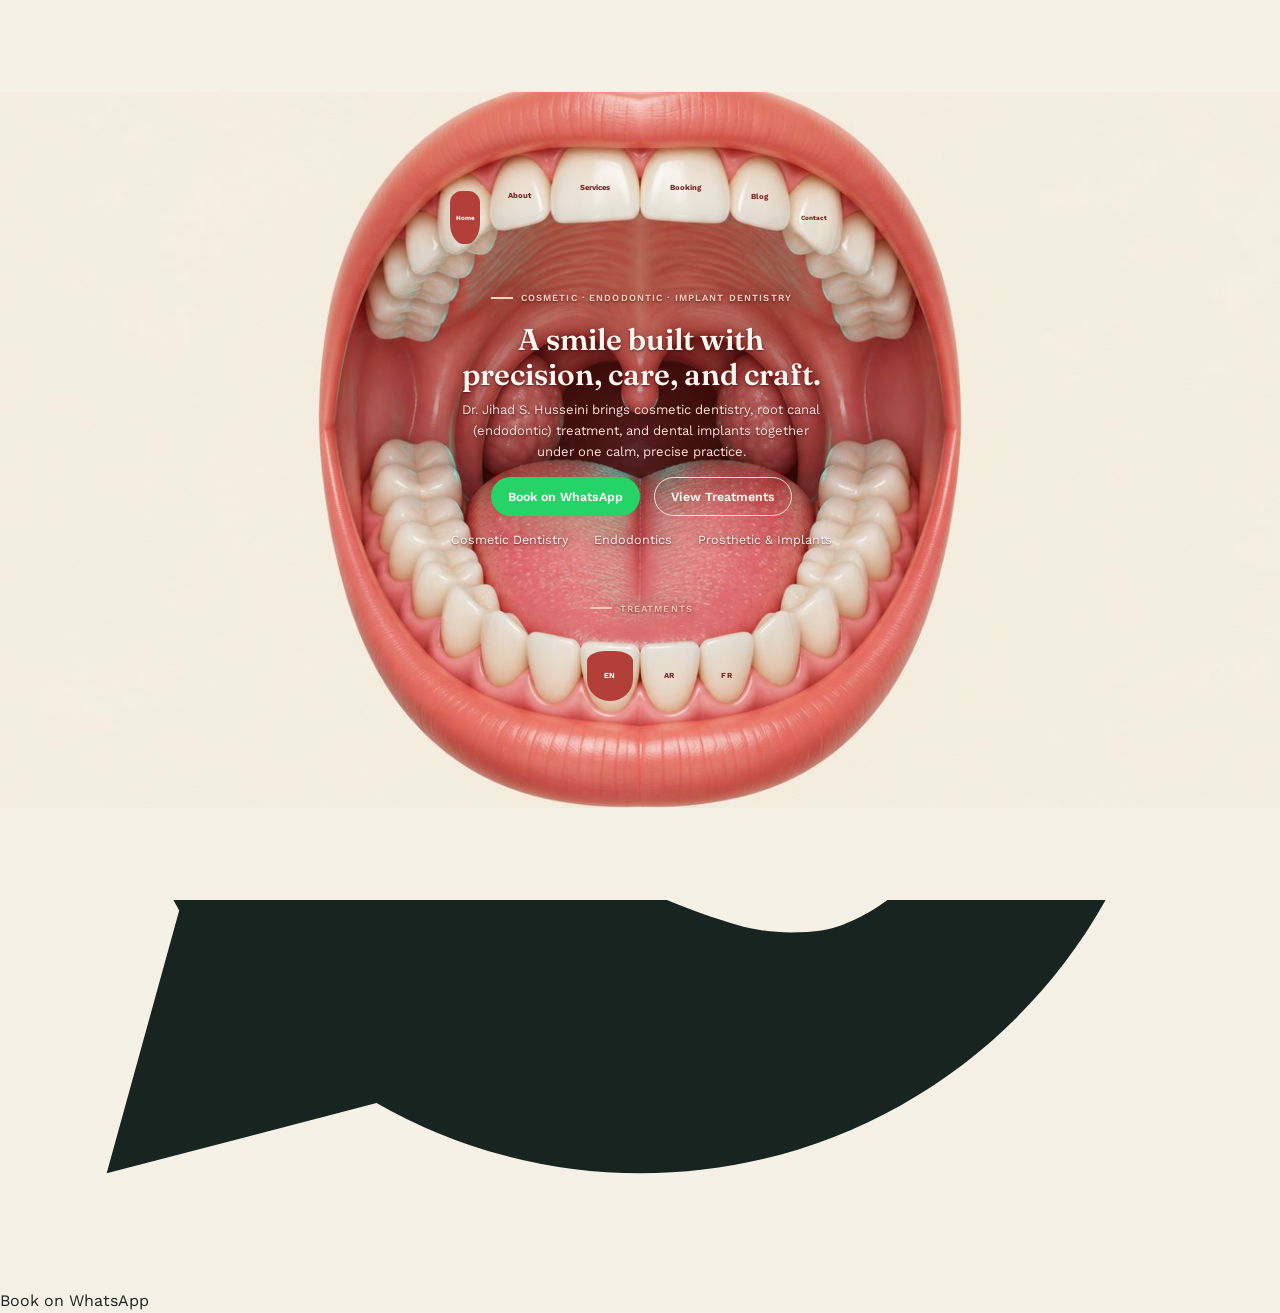
==== index.html @ d3b01a6f "Dr. Husseini dental site: trilingual static build, mouth-driven UI The practice had no online presen" ====
<!doctype html>
<html lang="en" dir="ltr">
<head>
<meta charset="utf-8">
<meta name="viewport" content="width=device-width, initial-scale=1">
<title>Dr. Jihad S. Husseini — Cosmetic, Endodontic &amp; Implant Dentistry</title>
<meta name="description" content="Dr. Jihad S. Husseini — cosmetic dentistry, endodontics, and prosthetic implant dentistry in one precise, calm practice.">
<!-- dh:head:begin — generated by tools/patch-heads.mjs, do not hand-edit -->
<link rel="canonical" href="https://SITE-DOMAIN-TBD/">
<link rel="alternate" hreflang="en" href="https://SITE-DOMAIN-TBD/">
<link rel="alternate" hreflang="ar" href="https://SITE-DOMAIN-TBD/">
<link rel="alternate" hreflang="fr" href="https://SITE-DOMAIN-TBD/">
<link rel="alternate" hreflang="x-default" href="https://SITE-DOMAIN-TBD/">
<meta name="robots" content="index,follow">
<link rel="alternate" type="application/rss+xml" title="Dr. Jihad S. Husseini — Blog" href="https://SITE-DOMAIN-TBD/feed.xml">
<meta name="theme-color" content="#0F5C56">
<link rel="icon" href="assets/media/favicon.svg" type="image/svg+xml">
<link rel="apple-touch-icon" href="assets/media/mouth-open.jpg">
<meta property="og:site_name" content="Dr. Jihad S. Husseini">
<meta property="og:type" content="website">
<meta property="og:url" content="https://SITE-DOMAIN-TBD/">
<meta property="og:title" content="Dr. Jihad S. Husseini — Cosmetic, Endodontic &amp; Implant Dentistry">
<meta property="og:description" content="Dr. Jihad S. Husseini — cosmetic dentistry, endodontics, and prosthetic implant dentistry in one precise, calm practice.">
<meta property="og:image" content="https://SITE-DOMAIN-TBD/assets/media/mouth-open.jpg">
<meta property="og:image:width" content="1344">
<meta property="og:image:height" content="752">
<meta property="og:locale" content="en_US">
<meta property="og:locale:alternate" content="ar_LB">
<meta property="og:locale:alternate" content="fr_FR">
<meta name="twitter:card" content="summary_large_image">
<meta name="twitter:title" content="Dr. Jihad S. Husseini — Cosmetic, Endodontic &amp; Implant Dentistry">
<meta name="twitter:description" content="Dr. Jihad S. Husseini — cosmetic dentistry, endodontics, and prosthetic implant dentistry in one precise, calm practice.">
<meta name="twitter:image" content="https://SITE-DOMAIN-TBD/assets/media/mouth-open.jpg">
<script type="application/ld+json">{"@context":"https://schema.org","@type":"Dentist","name":"Dr. Jihad S. Husseini","description":"Cosmetic · Endodontic · Implant Dentistry","url":"https://SITE-DOMAIN-TBD/","telephone":["+96101308206","+96103855860"],"image":"https://SITE-DOMAIN-TBD/assets/media/mouth-open.jpg","medicalSpecialty":"Dentistry","availableService":[{"@type":"MedicalProcedure","name":"Cosmetic dentistry"},{"@type":"MedicalProcedure","name":"Endodontics"},{"@type":"MedicalProcedure","name":"Prosthetic and implant dentistry"}],"areaServed":{"@type":"Country","name":"Lebanon"},"availableLanguage":["en","ar","fr"]}</script>
<!-- dh:head:end -->
<link rel="preconnect" href="https://fonts.googleapis.com">
<link rel="preconnect" href="https://fonts.gstatic.com" crossorigin>
<link href="https://fonts.googleapis.com/css2?family=Fraunces:opsz,wght@9..144,500;9..144,600&family=Work+Sans:wght@400;500;600;700&family=Cairo:wght@600;700&family=Tajawal:wght@400;500;700&display=swap" rel="stylesheet">
<link rel="stylesheet" href="assets/css/style.css">
</head>
<body class="home-mouth is-home">

<!-- Mouth-opening intro: Higgsfield clip (loader.mp4) with still-frame fallback; the open mouth expands into the page -->
</div>

<a href="#" class="whatsapp-float" data-whatsapp-link target="_blank" rel="noopener">
  <svg viewBox="0 0 24 24" fill="currentColor"><path d="M12 2C6.48 2 2 6.48 2 12c0 1.85.5 3.58 1.36 5.07L2 22l5.06-1.32A9.94 9.94 0 0 0 12 22c5.52 0 10-4.48 10-10S17.52 2 12 2zm5.2 14.2c-.22.62-1.28 1.18-1.77 1.24-.45.06-1 .08-1.62-.1-.37-.11-.85-.27-1.46-.53-2.57-1.11-4.25-3.7-4.38-3.87-.13-.17-1.05-1.4-1.05-2.67 0-1.27.67-1.9.9-2.16.22-.26.5-.32.67-.32h.48c.15 0 .36-.06.56.43.22.53.74 1.83.8 1.96.06.13.1.29.02.46-.08.17-.13.28-.25.43-.13.15-.27.34-.38.46-.13.13-.26.27-.11.53.15.26.67 1.1 1.44 1.79.99.88 1.82 1.15 2.08 1.28.26.13.41.11.56-.07.15-.17.63-.73.8-.98.17-.26.34-.21.56-.13.22.09 1.44.68 1.68.8.24.13.4.19.46.3.06.11.06.6-.16 1.22z"/></svg>
  <span data-i18n="common.whatsapp">Book on WhatsApp</span>
</a>

<header class="site-header">
  <div class="container nav-row">
    <a href="index.html" class="brand">
      <span data-i18n="common.brand">Dr. Jihad S. Husseini</span>
      <small data-i18n="common.brandSub">Cosmetic · Endodontic · Implant Dentistry</small>
    </a>
    <nav class="primary-nav" id="primaryNav">
      <a href="index.html" aria-current="page" data-i18n="common.nav.home">Home</a>
      <a href="about.html" data-i18n="common.nav.about">About</a>
      <a href="services.html" data-i18n="common.nav.services">Services</a>
      <a href="booking.html" data-i18n="common.nav.booking">Booking</a>
      <a href="blog.html" data-i18n="common.nav.blog">Blog</a>
      <a href="contact.html" data-i18n="common.nav.contact">Contact</a>
    </nav>
    <div class="nav-actions">
      <button type="button" class="nav-toggle" aria-expanded="false" aria-controls="primaryNav" aria-label="Menu" data-i18n-aria="common.nav.menu">
        <span class="nav-toggle-bars" aria-hidden="true"></span>
      </button>
      <div class="lang-switch">
        <button type="button" data-lang="en">EN</button>
        <button type="button" data-lang="ar">AR</button>
        <button type="button" data-lang="fr">FR</button>
      </div>
      <a href="booking.html" class="btn btn-primary" data-i18n="common.whatsapp">Book on WhatsApp</a>
    </div>
  </div>
</header>

<div class="mouth-stage-wrap">
  <div class="mouth-stage" id="mouthStage">
    <img class="mouth-stage-img" src="assets/media/mouth-open.jpg" alt="">
    <!-- The intro is not an overlay: it is the stage. Same box, same scale as
         the still above, so there is nothing to hand over and nothing can pop. -->
    <video class="mouth-stage-video" muted playsinline preload="auto" poster="assets/media/mouth-closed.jpg" data-hq="assets/media/loader-1080.mp4" aria-hidden="true"><source src="assets/media/loader-720.mp4" type="video/mp4"></video>
    <nav class="teeth-nav" aria-label="Main">
      <a class="tooth" href="index.html" data-i18n="common.nav.home" style="left:35.19%;top:13.87%;width:2.30%;height:7.37%" aria-current="page">Home</a>
      <a class="tooth" href="about.html" data-i18n="common.nav.about" style="left:39.02%;top:11.04%;width:3.21%;height:7.04%">About</a>
      <a class="tooth" href="services.html" data-i18n="common.nav.services" style="left:43.97%;top:9.63%;width:4.98%;height:7.60%">Services</a>
      <a class="tooth" href="booking.html" data-i18n="common.nav.booking" style="left:51.04%;top:9.63%;width:4.98%;height:7.60%">Booking</a>
      <a class="tooth" href="blog.html" data-i18n="common.nav.blog" style="left:57.77%;top:11.16%;width:3.21%;height:6.93%">Blog</a>
      <a class="tooth" href="contact.html" data-i18n="common.nav.contact" style="left:62.49%;top:13.99%;width:2.25%;height:7.26%">Contact</a>
    </nav>
    <div class="lang-switch lang-teeth" aria-label="Language">
      <button type="button" data-lang="en" style="left:45.84%;top:78.05%;width:3.63%;height:6.93%">EN</button>
      <button type="button" data-lang="ar" style="left:50.46%;top:78.05%;width:3.69%;height:6.93%">AR</button>
      <button type="button" data-lang="fr" style="left:55.22%;top:78.50%;width:3.10%;height:6.03%">FR</button>
    </div>
    <div class="mouth-window" id="mouthWindow">
      <main>
      <section class="window-hero">
        <div class="eyebrow" data-i18n="home.hero.eyebrow">Cosmetic · Endodontic · Implant Dentistry</div>
        <h1 data-i18n="home.hero.title">A smile built with precision, care, and craft.</h1>
        <p class="lead" data-i18n="home.hero.lead">Dr. Jihad S. Husseini brings cosmetic dentistry, root canal (endodontic) treatment, and dental implants together under one calm, precise practice.</p>
        <div class="hero-cta-row">
          <a href="#" class="btn btn-whatsapp" data-whatsapp-link target="_blank" rel="noopener" data-i18n="home.hero.ctaPrimary">Book on WhatsApp</a>
          <a href="services.html" class="btn btn-outline" data-i18n="home.hero.ctaSecondary">View Treatments</a>
        </div>
        <div class="hero-trust">
          <div class="stat"><span data-i18n="home.hero.chip1">Cosmetic Dentistry</span></div>
          <div class="stat"><span data-i18n="home.hero.chip2">Endodontics</span></div>
          <div class="stat"><span data-i18n="home.hero.chip3">Prosthetic &amp; Implants</span></div>
        </div>
      </section>
<section class="soft">
    <div class="container">
      <div class="section-head center">
        <div class="eyebrow" data-i18n="home.services.eyebrow">Treatments</div>
        <h2 data-i18n="home.services.title">Care built around three specialties</h2>
        <p data-i18n="home.services.lead">Every treatment plan is built around precision diagnostics and a calm, unhurried chairside manner.</p>
      </div>
      <div class="grid-3">
        <div class="card">
          <div class="icon">1</div>
          <h3 data-i18n="home.services.card1Title">Cosmetic Dentistry</h3>
          <p data-i18n="home.services.card1Body">Veneers, whitening, and smile design tailored to how you want to look and feel.</p>
          <a href="services.html#cosmetic" class="learn-more" data-i18n="home.services.learnMore">Learn more</a>
        </div>
        <div class="card">
          <div class="icon">2</div>
          <h3 data-i18n="home.services.card2Title">Endodontics</h3>
          <p data-i18n="home.services.card2Body">Root canal treatment done with precision instruments and a focus on comfort.</p>
          <a href="services.html#endodontics" class="learn-more" data-i18n="home.services.learnMore">Learn more</a>
        </div>
        <div class="card">
          <div class="icon">3</div>
          <h3 data-i18n="home.services.card3Title">Prosthetic &amp; Implant Dentistry</h3>
          <p data-i18n="home.services.card3Body">Implants, crowns, and bridges that restore function without compromising your smile.</p>
          <a href="services.html#implants" class="learn-more" data-i18n="home.services.learnMore">Learn more</a>
        </div>
      </div>
    </div>
  </section>

  <section>
    <div class="container grid-2">
      <div class="hero-art" style="aspect-ratio:1/1;">
        <svg class="smile-curve" viewBox="0 0 300 200" xmlns="http://www.w3.org/2000/svg">
          <path d="M20,90 Q150,20 280,90"></path>
        </svg>
      </div>
      <div>
        <div class="eyebrow" data-i18n="home.about.eyebrow">About Dr. Husseini</div>
        <h2 data-i18n="home.about.title">A precise hand, a calm chair.</h2>
        <p data-i18n="home.about.body">[Add Dr. Husseini's bio: education, credentials, years in practice, and treatment philosophy.]</p>
        <ul style="list-style:none;padding:0;margin:24px 0;display:flex;flex-direction:column;gap:12px;">
          <li data-i18n="home.trust.point1">Three specialties under one roof — no referrals, no delays.</li>
          <li data-i18n="home.trust.point2">Modern diagnostics and a precision-first approach to every treatment.</li>
          <li data-i18n="home.trust.point3">A calm, unhurried practice built around your comfort.</li>
        </ul>
        <a href="about.html" class="btn btn-outline" data-i18n="home.about.cta">Read the full story</a>
      </div>
    </div>
  </section>

  <section class="soft">
    <div class="container">
      <div class="section-head">
        <div class="eyebrow" data-i18n="home.testimonials.eyebrow">Patient stories</div>
        <h2 data-i18n="home.testimonials.title">[Placeholder — replace with real patient reviews before launch]</h2>
        <p data-i18n="home.testimonials.note">Add verified Google reviews or direct patient testimonials here.</p>
      </div>
    </div>
  </section>

  <section>
    <div class="container">
      <div class="cta-band">
        <div>
          <h2 data-i18n="home.cta.title">Ready to book your visit?</h2>
          <p data-i18n="home.cta.body">Message the clinic on WhatsApp for the fastest response, or call to book directly.</p>
        </div>
        <div class="hero-cta-row" style="margin-top:0;">
          <a href="#" class="btn btn-whatsapp" data-whatsapp-link target="_blank" rel="noopener" data-i18n="home.cta.whatsapp">Book on WhatsApp</a>
          <a href="tel:+96101308206" class="btn btn-outline" style="border-color:#fff;color:#fff;" data-i18n="home.cta.call">Call 01/308206</a>
        </div>
      </div>
    </div>
  </section>
</main>
      <footer class="site-footer">
  <div class="container footer-grid">
    <div>
      <h4 data-i18n="common.brand">Dr. Jihad S. Husseini</h4>
      <p data-i18n="common.footer.tagline">Cosmetic, endodontic, and implant dentistry — precise, calm, and built around your smile.</p>
    </div>
    <div>
      <h4 data-i18n="common.footer.explore">Explore</h4>
      <ul>
        <li><a href="about.html" data-i18n="common.nav.about">About</a></li>
        <li><a href="services.html" data-i18n="common.nav.services">Services</a></li>
        <li><a href="booking.html" data-i18n="common.nav.booking">Booking</a></li>
        <li><a href="blog.html" data-i18n="common.nav.blog">Blog</a></li>
      </ul>
    </div>
    <div>
      <h4 data-i18n="common.footer.contact">Contact</h4>
      <ul>
        <li><a href="tel:+96101308206">01/308206</a></li>
        <li><a href="tel:+96103855860">03/855860</a></li>
        <li><a href="#" data-whatsapp-link target="_blank" rel="noopener" data-i18n="common.whatsapp">Book on WhatsApp</a></li>
      </ul>
    </div>
    <div>
      <h4 data-i18n="common.footer.hours">Hours</h4>
      <ul>
        <li data-i18n="common.footer.hoursPlaceholder">[Add clinic hours]</li>
        <li data-i18n="common.footer.addressPlaceholder">[Add clinic address]</li>
      </ul>
    </div>
  </div>
  <div class="container footer-bottom">
    <span>&copy; <span id="year"></span> Dr. Jihad S. Husseini. <span data-i18n="common.footer.rights">All rights reserved.</span></span>
  </div>
</footer>
    </div>
  </div>
</div>

<script>document.getElementById("year").textContent = new Date().getFullYear();</script>
<script src="assets/locales/locales.js"></script>
<script src="assets/js/main.js"></script>
<script src="assets/js/drill.js"></script>
</body>
</html>
---- assets/css/style.css ----
/* ============================================
   Dr. Jihad S. Husseini — Dental — Core Styles
   ============================================ */

:root {
  --bg: #FBF8F3;
  --bg-soft: #F3EEE4;
  --ink: #172420;
  --ink-soft: #4B5C56;
  --primary: #0F5C56;
  --primary-dark: #0A3E3A;
  --primary-light: #E4F0EE;
  --accent: #FF6F59;
  --accent-soft: #FFE3DC;
  --gold: #C9A227;
  --enamel: #FFFFFF;
  --line: #E4DDCF;

  --font-display: 'Fraunces', 'Georgia', serif;
  --font-body: 'Work Sans', 'Segoe UI', sans-serif;
  --font-display-ar: 'Cairo', 'Tajawal', sans-serif;
  --font-body-ar: 'Tajawal', 'Segoe UI', sans-serif;

  --radius-lg: 28px;
  --radius-md: 16px;
  --radius-sm: 10px;
  --shadow-soft: 0 20px 50px -25px rgba(10, 62, 58, 0.35);
  --ease: cubic-bezier(.22, 1, .36, 1);
}

* { box-sizing: border-box; }
html { scroll-behavior: smooth; }

body {
  margin: 0;
  background: var(--bg);
  color: var(--ink);
  font-family: var(--font-body);
  font-size: 16px;
  line-height: 1.6;
  -webkit-font-smoothing: antialiased;
}

html[lang="ar"] body {
  font-family: var(--font-body-ar);
}

body[dir="rtl"] { direction: rtl; }

h1, h2, h3, h4 {
  font-family: var(--font-display);
  font-weight: 600;
  line-height: 1.15;
  margin: 0 0 .5em;
  color: var(--primary-dark);
}

html[lang="ar"] h1,
html[lang="ar"] h2,
html[lang="ar"] h3,
html[lang="ar"] h4 {
  font-family: var(--font-display-ar);
  font-weight: 700;
}

p { margin: 0 0 1em; color: var(--ink-soft); }
a { color: inherit; text-decoration: none; }
img { max-width: 100%; display: block; }

.container {
  width: 100%;
  max-width: 1180px;
  margin: 0 auto;
  padding: 0 24px;
}

.eyebrow {
  display: inline-flex;
  align-items: center;
  gap: 8px;
  font-size: 13px;
  letter-spacing: .12em;
  text-transform: uppercase;
  color: var(--accent);
  font-weight: 600;
  margin-bottom: 14px;
}
.eyebrow::before {
  content: "";
  width: 22px;
  height: 2px;
  background: var(--accent);
  display: inline-block;
}

/* ---------- Buttons ---------- */
.btn {
  display: inline-flex;
  align-items: center;
  justify-content: center;
  gap: 10px;
  padding: 15px 28px;
  border-radius: 999px;
  font-weight: 600;
  font-size: 15px;
  border: 1px solid transparent;
  cursor: pointer;
  transition: transform .35s var(--ease), box-shadow .35s var(--ease), background .3s, color .3s;
}
@media (hover: hover) {
  .btn:hover { transform: translateY(-2px); }
}

.btn-primary {
  background: var(--primary);
  color: var(--enamel);
  box-shadow: var(--shadow-soft);
}
.btn-primary:hover { background: var(--primary-dark); }

.btn-whatsapp {
  background: #25D366;
  color: #fff;
  box-shadow: 0 16px 34px -16px rgba(37, 211, 102, .65);
}
.btn-whatsapp:hover { background: #1EBE59; }

.btn-outline {
  background: transparent;
  border-color: var(--primary);
  color: var(--primary-dark);
}
.btn-outline:hover { background: var(--primary-light); }

/* The intro used to be a full-viewport overlay that handed over to the stage.
   Those were different boxes — a cover-cropped viewport versus a letterboxed
   stage — so the mouth popped and shifted by up to 9% at the swap. The video now
   lives inside .mouth-stage instead; see "THE INTRO IS THE STAGE" below. */

/* ---------- Hero ---------- */
.hero {
  padding: 90px 0 70px;
  position: relative;
  overflow: hidden;
}
.hero-grid {
  display: grid;
  grid-template-columns: 1.05fr .95fr;
  gap: 56px;
  align-items: center;
}
.hero h1 { font-size: clamp(34px, 4.6vw, 58px); }
.hero p.lead { font-size: 18px; max-width: 46ch; }
.hero-cta-row { display: flex; gap: 14px; flex-wrap: wrap; margin-top: 28px; }
.hero-trust {
  display: flex;
  gap: 26px;
  margin-top: 42px;
  flex-wrap: wrap;
}
.hero-trust .stat b {
  display: block;
  font-family: var(--font-display);
  font-size: 26px;
  color: var(--primary-dark);
}
.hero-trust .stat span { font-size: 12.5px; color: var(--ink-soft); }

.hero-art {
  position: relative;
  border-radius: var(--radius-lg);
  overflow: hidden;
  aspect-ratio: 4/5;
  background: linear-gradient(160deg, var(--primary) 0%, var(--primary-dark) 100%);
  display: flex;
  align-items: center;
  justify-content: center;
}
.hero-art .smile-curve {
  width: 78%;
}
.hero-art .smile-curve path {
  stroke: var(--enamel);
  stroke-width: 3;
  fill: none;
  stroke-linecap: round;
  stroke-dasharray: 700;
  stroke-dashoffset: 700;
  animation: drawCurve 1.8s var(--ease) .3s forwards;
}
@keyframes drawCurve {
  to { stroke-dashoffset: 0; }
}

/* ---------- Sections ---------- */
section { padding: 88px 0; }
section.soft { background: var(--bg-soft); }
.section-head { max-width: 640px; margin-bottom: 48px; }
.section-head.center { margin-left: auto; margin-right: auto; text-align: center; }

.grid-3 { display: grid; grid-template-columns: repeat(3, 1fr); gap: 26px; }
.grid-4 { display: grid; grid-template-columns: repeat(4, 1fr); gap: 22px; }
.grid-2 { display: grid; grid-template-columns: 1fr 1fr; gap: 40px; align-items: center; }

.card {
  background: var(--enamel);
  border-radius: var(--radius-md);
  padding: 32px 28px;
  border: 1px solid var(--line);
  transition: transform .35s var(--ease), box-shadow .35s var(--ease);
}
@media (hover: hover) {
  .card:hover { transform: translateY(-6px); box-shadow: var(--shadow-soft); }
}
.card .icon {
  width: 46px; height: 46px;
  border-radius: 14px;
  background: var(--primary-light);
  color: var(--primary);
  display: flex; align-items: center; justify-content: center;
  margin-bottom: 18px;
}
.card h3 { font-size: 19px; margin-bottom: 8px; }
.card p { font-size: 14.5px; margin-bottom: 0; }
.card .learn-more {
  display: inline-block;
  margin-top: 14px;
  font-size: 13.5px;
  font-weight: 700;
  color: var(--accent);
}

.testimonial-row { display: flex; gap: 20px; overflow-x: auto; padding-bottom: 8px; scroll-snap-type: x mandatory; }
.testimonial {
  flex: 0 0 320px;
  scroll-snap-align: start;
  background: var(--enamel);
  border-radius: var(--radius-md);
  padding: 26px;
  border: 1px solid var(--line);
}
.testimonial .stars { color: var(--gold); font-size: 15px; margin-bottom: 10px; }
.testimonial p { font-size: 14.5px; }
.testimonial .who { font-weight: 700; color: var(--ink); font-size: 13.5px; }

.cta-band {
  background: linear-gradient(135deg, var(--primary) 0%, var(--primary-dark) 100%);
  border-radius: var(--radius-lg);
  padding: 56px;
  color: var(--enamel);
  display: flex;
  align-items: center;
  justify-content: space-between;
  gap: 30px;
  flex-wrap: wrap;
}
.cta-band h2 { color: var(--enamel); margin-bottom: 6px; }
.cta-band p { color: rgba(255,255,255,.78); margin-bottom: 0; }

/* ---------- Footer ---------- */
footer.site-footer {
  background: var(--primary-dark);
  color: rgba(255,255,255,.72);
  padding: 64px 0 28px;
  margin-top: 60px;
}
footer.site-footer h4 { color: #fff; font-size: 15px; }
footer.site-footer a { color: rgba(255,255,255,.72); font-size: 14px; }
footer.site-footer a:hover { color: #fff; }
.footer-grid { display: grid; grid-template-columns: 1.4fr 1fr 1fr 1fr; gap: 32px; }
.footer-grid ul { list-style: none; padding: 0; margin: 0; display: flex; flex-direction: column; gap: 10px; }
.footer-bottom {
  margin-top: 48px;
  padding-top: 24px;
  border-top: 1px solid rgba(255,255,255,.12);
  font-size: 12.5px;
  display: flex;
  justify-content: space-between;
  flex-wrap: wrap;
  gap: 10px;
}

/* ---------- Responsive ---------- */
@media (max-width: 960px) {
  /* .mouth-window-prefixed variants included so these are not outranked by the
     base rules at the top of the "FIT INSIDE THE MOUTH" section — every page's
     content sits inside .mouth-window. */
  .hero-grid, .grid-2,
  .mouth-window .hero-grid, .mouth-window .grid-2 { grid-template-columns: 1fr; }
  .grid-3, .grid-4 { grid-template-columns: repeat(2, 1fr); }
  .footer-grid, .mouth-window .footer-grid { grid-template-columns: 1fr 1fr; }
}
@media (max-width: 680px) {
  .grid-3, .grid-4,
  .mouth-window .grid-3, .mouth-window .grid-4 { grid-template-columns: 1fr; }
  .cta-band, .mouth-window .cta-band { flex-direction: column; text-align: center; }
  .footer-grid, .mouth-window .footer-grid { grid-template-columns: 1fr; }
}


/* The old scroll-zoom home hero (.mouth-hero / .mouth-scene / .mouth-hero-panel
   / .hero-after / .mouth-scroll-cue) was removed on 2026-10-01: index.html was
   rewritten to the #mouthStage + #mouthWindow model and that markup no longer
   exists in any page, so ~60 lines of CSS and initMouthHero() were unreachable.
   The file's only 700px breakpoint went with it. */

/* =====================================================================
   HOME = INSIDE THE MOUTH. The mouth is a fixed stage; the menu sits on the
   upper teeth; all page content scrolls inside the mouth opening.
   Stage geometry is in % of the 1344x752 mouth image so it stays aligned.
   ===================================================================== */
body.home-mouth { overflow: hidden; height: 100vh; background: #F6F1E7; }
.mouth-stage-wrap { position: fixed; inset: 0; display: grid; place-items: center; background: #F6F1E7; }
.mouth-stage { position: relative; width: min(100vw, calc(100vh * 1.7872)); aspect-ratio: 1344 / 752; }
.mouth-stage-img { position: absolute; inset: 0; width: 100%; height: 100%; display: block; user-select: none; -webkit-user-drag: none; }

/* menu on the teeth */
.teeth-nav { position: absolute; inset: 0; pointer-events: none; z-index: 3; }
.tooth {
  position: absolute; pointer-events: auto;
  display: flex; align-items: center; justify-content: center;
  writing-mode: vertical-rl; text-orientation: mixed;
  font: 600 clamp(9px, .95vw, 13px)/1 var(--font-body);
  letter-spacing: .12em; text-transform: uppercase; text-decoration: none;
  color: var(--primary-dark);
  border-radius: 40% 40% 48% 48% / 22% 22% 42% 42%;
  background: rgba(255, 255, 255, 0);
  transition: background .25s var(--ease), color .25s var(--ease), transform .25s var(--ease), box-shadow .25s var(--ease);
}
.tooth:hover, .tooth:focus-visible, .tooth[aria-current="page"] {
  background: rgba(15, 92, 86, .88); color: #fff;
  box-shadow: 0 6px 18px -6px rgba(10, 62, 58, .55);
  transform: translateY(-2px) scale(1.04);
}

/* content window inside the cavity */
.mouth-window {
  position: absolute; z-index: 2;
  left: 28.3%; right: 28.3%; top: 22.6%; bottom: 24.7%;
  overflow-y: auto; overscroll-behavior: contain; scrollbar-width: thin; scrollbar-color: rgba(15,92,86,.4) transparent;
  background: rgba(251, 248, 243, .93);
  -webkit-backdrop-filter: blur(10px); backdrop-filter: blur(10px);
  border-radius: 22px;
  box-shadow: inset 0 0 0 1px rgba(255,255,255,.7), 0 18px 44px -18px rgba(60, 10, 10, .55);
  font-size: clamp(12px, 1.02vw, 16px);
}
.mouth-window .container { width: 100%; max-width: none; padding: 0 clamp(14px, 1.9vw, 26px); }
.mouth-window section { padding: clamp(22px, 3vw, 40px) 0; }
.mouth-window .window-hero { padding: clamp(20px, 2.6vw, 34px) clamp(14px, 1.9vw, 26px) clamp(14px, 2vw, 24px); text-align: center; }
.mouth-window h1 { font-size: clamp(22px, 2.5vw, 36px); margin: 4px 0 8px; }
.mouth-window h2 { font-size: clamp(18px, 1.9vw, 27px); }
.mouth-window h3 { font-size: clamp(15px, 1.35vw, 19px); }
.mouth-window p, .mouth-window li { font-size: 1em; }
.mouth-window .lead { font-size: 1.05em; margin: 0 auto; max-width: 46ch; }
.mouth-window .hero-cta-row { justify-content: center; margin-top: 14px; }
.mouth-window .hero-trust { justify-content: center; margin-top: 14px; flex-wrap: wrap; }
.mouth-window .grid-3, .mouth-window .grid-2 { grid-template-columns: 1fr; gap: 14px; }
.mouth-window .section-head { margin-bottom: 20px; }
.mouth-window .cta-band { padding: 22px; flex-direction: column; text-align: center; gap: 14px; }
.mouth-window .footer-grid { grid-template-columns: 1fr 1fr; gap: 18px; }
.mouth-window .hero-art { display: none; }

/* header on home: only brand + language switch float over the cream margins (menu is on the teeth) */
body.home-mouth .site-header { position: fixed; left: 0; right: 0; top: 0; background: transparent; border: 0; -webkit-backdrop-filter: none; backdrop-filter: none; pointer-events: none; }
body.home-mouth .site-header .brand, body.home-mouth .site-header .lang-switch { pointer-events: auto; }
body.home-mouth .primary-nav, body.home-mouth .nav-actions > .btn, body.home-mouth .nav-toggle { display: none; }

/* small screens: no room for a mouth-shaped window, so the mouth becomes a banner and the page flows normally */
@media (max-width: 900px) {
  body.home-mouth { overflow: auto; height: auto; }
  .mouth-stage-wrap { position: static; display: block; }
  .mouth-stage { width: 100%; aspect-ratio: auto; }
  .mouth-stage-img { position: static; height: 42vh; object-fit: cover; object-position: 50% 45%; }
  .teeth-nav { display: none; }
  .mouth-window { position: relative; left: auto; right: auto; top: auto; bottom: auto; overflow: visible; margin: -36px 12px 0; font-size: 15px; }
  body.home-mouth .site-header { position: sticky; background: rgba(251,248,243,.92); pointer-events: auto; border-bottom: 1px solid var(--line); }
  body.home-mouth .primary-nav { display: flex; }
  body.home-mouth .nav-actions > .btn { display: none; }
  body.home-mouth .nav-toggle { display: inline-flex; }
}


/* ---- menu shrunk to sit on the teeth inside the mouth ---- */
.tooth { font-size: clamp(8px, .78vw, 11px); letter-spacing: .1em; border-radius: 38% 38% 46% 46% / 20% 20% 40% 40%; }
.tooth:hover, .tooth:focus-visible, .tooth[aria-current="page"] { transform: none; box-shadow: none; background: rgba(15, 92, 86, .9); color: #fff; }
.lang-teeth { position: absolute; inset: 0; z-index: 3; pointer-events: none; display: block; background: none; padding: 0; }
.lang-teeth button {
  position: absolute; pointer-events: auto; cursor: pointer;
  display: flex; align-items: center; justify-content: center;
  border: 0; padding: 0; background: transparent;
  font: 700 clamp(8px, .78vw, 11px)/1 var(--font-body); letter-spacing: .08em; color: var(--primary-dark);
  border-radius: 40% 40% 48% 48% / 20% 20% 44% 44%;
  transition: background .25s var(--ease), color .25s var(--ease);
}
.lang-teeth button:hover, .lang-teeth button.active { background: rgba(15, 92, 86, .9); color: #fff; }
body.home-mouth .site-header .lang-switch { display: none; }
@media (max-width: 900px) {
  .lang-teeth { display: none; }
  body.home-mouth .site-header .lang-switch { display: flex; }
}


/* =====================================================================
   FIT INSIDE THE MOUTH (desktop). Content sits directly on the mouth (no panel
   background), colours come from the mouth palette, sizes scale with the stage,
   tooth labels are horizontal. Applies to every page.
   ===================================================================== */
.mouth-stage { container-type: inline-size; }

@media (min-width: 901px) {
  /* tooth labels: horizontal, scaled with the stage, mouth-red highlight */
  .tooth {
    writing-mode: horizontal-tb; text-orientation: mixed;
    font-size: .6cqw; font-weight: 700; letter-spacing: 0; text-transform: none; white-space: nowrap;
    color: #7A2621;
    border-radius: 40% 40% 46% 46% / 22% 22% 40% 40%;
  }
  .tooth:hover, .tooth:focus-visible, .tooth[aria-current="page"] { background: #B23F38; color: #FFF7F0; }
  .lang-teeth button { font-size: .6cqw; color: #7A2621; }
  .lang-teeth button:hover, .lang-teeth button.active { background: #B23F38; color: #FFF7F0; }

  /* window: smaller rect that sits inside the cavity, no background */
  .mouth-window {
    left: 33.2%; right: 33%; top: 24%; bottom: 25.5%;
    background: none; -webkit-backdrop-filter: none; backdrop-filter: none; box-shadow: none; border-radius: 0;
    font-size: clamp(9px, 1.02cqw, 19px);
    -webkit-mask-image: linear-gradient(transparent 0, #000 5%, #000 94%, transparent 100%);
            mask-image: linear-gradient(transparent 0, #000 5%, #000 94%, transparent 100%);
    scrollbar-color: rgba(255, 240, 232, .45) transparent;
    /* palette re-mapped onto the mouth */
    --ink: #FFF7F0; --ink-soft: #FBE3DA; --primary: #FFF7F0; --primary-dark: #FFF7F0; --primary-light: rgba(255, 247, 240, .16);
    --accent: #FFD3BD; --accent-soft: rgba(255, 247, 240, .14); --line: rgba(255, 240, 232, .38); --bg: transparent; --bg-soft: transparent;
    --enamel: #FFF7F0;
    color: var(--ink);
    text-shadow: 0 1px 7px rgba(84, 14, 18, .6);
  }
  .mouth-window h1 { font-size: 2.3em; }
  .mouth-window h2 { font-size: 1.7em; }
  .mouth-window h3 { font-size: 1.22em; }
  .mouth-window .container { padding: 0 1.6em; }
  .mouth-window section, .mouth-window section.soft { background: transparent; padding: 2.4em 0; }
  .mouth-window .window-hero { padding: 1.6em 1.6em 1em; }
  .mouth-window .eyebrow { font-size: .72em; }
  .mouth-window .lead { font-size: 1em; }
  .mouth-window .btn { font-size: .95em; padding: .7em 1.3em; text-shadow: none; }
  .mouth-window .btn-outline { border-color: rgba(255, 247, 240, .85); color: #FFF7F0; background: transparent; }
  .mouth-window .btn-outline:hover { background: rgba(255, 247, 240, .18); }
  .mouth-window .btn-primary { background: #FFF7F0; color: #8E2F2A; border-color: #FFF7F0; }
  .mouth-window .card, .mouth-window .cta-band, .mouth-window .post-card { background: transparent; border: 1px solid var(--line); box-shadow: none; }
  .mouth-window .card .icon { background: rgba(255, 247, 240, .16); color: #FFF7F0; }
  .mouth-window .cta-band h2, .mouth-window .cta-band p { color: #FFF7F0; }
  .mouth-window .stat span, .mouth-window .learn-more, .mouth-window a:not(.btn) { color: #FFF7F0; }
  .mouth-window input, .mouth-window textarea, .mouth-window select { text-shadow: none; color: #172420; }
  .mouth-window footer.site-footer { background: transparent; color: #FFF7F0; border-top: 1px solid var(--line); }
  .mouth-window footer.site-footer h4, .mouth-window footer.site-footer a, .mouth-window footer.site-footer p, .mouth-window footer.site-footer li, .mouth-window footer.site-footer span { color: #FFF7F0; }
}

/* ---- panels/cards become subtle glass on the mouth (desktop) ---- */
@media (min-width: 901px) {
  .mouth-window { --enamel: rgba(255, 247, 240, .10); --shadow-soft: none; }
  .mouth-window .tooth-selected { background: #B23F38; color: #FFF7F0; border-color: #FFF7F0; }
  .mouth-window .time-chip { color: #FFF7F0; }
  .mouth-window .time-chip-selected { background: #FFF7F0; color: #7A2621; border-color: #FFF7F0; }
  .mouth-window .calendar-nav-btn { background: rgba(255, 247, 240, .14); color: #FFF7F0; }
  .mouth-window #monthLabel { background: rgba(255, 247, 240, .16); color: #FFF7F0; }
  .mouth-window .days-grid { background: none; }
  .mouth-window .booking-layout, .mouth-window .contact-grid { grid-template-columns: 1fr; gap: 1.4em; }
  .mouth-window .calendar-wrap, .mouth-window .booking-side, .mouth-window .contact-form { padding: 1.2em; }
  .mouth-window .map-placeholder { background: rgba(255, 247, 240, .10); color: #FFF7F0; border-color: var(--line); }
  .mouth-window .testimonial { background: rgba(255, 247, 240, .10); }
  .mouth-window .testimonial .who { color: #FFF7F0; }
  .mouth-window .service-tag, .mouth-window .dot { color: #FFF7F0; }
}

/* ---- legibility + narrow canine teeth ---- */
@media (min-width: 901px) {
  .teeth-nav .tooth:first-child, .teeth-nav .tooth:last-child { font-size: .5cqw; }
  .mouth-window { text-shadow: 0 1px 2px rgba(84, 14, 18, .75), 0 0 12px rgba(84, 14, 18, .5); }
  .mouth-window .btn, .mouth-window input, .mouth-window textarea, .mouth-window select { text-shadow: none; }
  .mouth-window .label, .mouth-window .info-row .label { color: #FFE9DE; }
}


/* ── RTL (Arabic) ─────────────────────────────────────────────────────────────
   body[dir="rtl"] and the Arabic font stack are set near the top of this file;
   these are the directional details that the direction property alone misses.
   The tooth nav's x positions are mirrored in JS (applyTeethDirection). */

/* Vertical tooth labels read bottom-to-top in LTR; in RTL the mirrored column
   should still read the same way, so the rotation is unchanged — but the text
   inside each label needs its own direction or Arabic renders reversed. */
body[dir="rtl"] .tooth,
body[dir="rtl"] .lang-teeth button { direction: rtl; unicode-bidi: isolate; }

/* Anything laid out with an explicit edge rather than a logical property. */
body[dir="rtl"] .brand small { text-align: right; }
body[dir="rtl"] .nav-row { flex-direction: row-reverse; }
body[dir="rtl"] .primary-nav { flex-direction: row-reverse; }
body[dir="rtl"] .nav-actions { flex-direction: row-reverse; }
body[dir="rtl"] .footer-grid ul { padding-right: 0; }
body[dir="rtl"] .learn-more { direction: rtl; }

/* The booking form: labels, inputs and the calendar header all flip. */
body[dir="rtl"] .field input,
body[dir="rtl"] .field select,
body[dir="rtl"] .field textarea { text-align: right; }
body[dir="rtl"] .calendar-head { flex-direction: row-reverse; }
body[dir="rtl"] .weekday-row,
body[dir="rtl"] .days-grid { direction: rtl; }

/* Latin strings inside Arabic text (phone numbers, times, EN/AR/FR) need
   isolating or the digits and punctuation reorder around them. */
body[dir="rtl"] a[href^="tel:"],
body[dir="rtl"] .time-chip,
body[dir="rtl"] .slot-summary { unicode-bidi: isolate; }

/* Visible to screen readers only — used where a visual label would be redundant. */
.sr-only {
  position: absolute; width: 1px; height: 1px; padding: 0; margin: -1px;
  overflow: hidden; clip: rect(0 0 0 0); white-space: nowrap; border: 0;
}


/* ═══════════════════════════════════════════════════════════════════════════
   ── MOBILE (<= 900px) ──

   Desktop (>= 901px) puts the whole page inside the mouth; mobile drops the
   stage, shows the mouth as a banner and reverts to normal flow. They are two
   layouts, so every edit has to land in both.

   SPECIFICITY: a desktop rule prefixed `body.home-mouth` or `.mouth-window`
   outranks a bare responsive selector regardless of the media query. Mobile
   rules here must match or exceed the specificity of what they override —
   tools/check-site.mjs enforces this.
   ═══════════════════════════════════════════════════════════════════════════ */

/* ── Horizontal overflow backstop ──
   The header used to push the page ~315px sideways at 390px. The drawer below
   fixes the cause; this makes any future overflow non-destructive. */
@media (max-width: 900px) {
  html, body { overflow-x: hidden; max-width: 100%; }
}

/* ── Navigation drawer ──
   .nav-toggle exists in the markup as of 2026-10-01; before that it was styled
   but never built, so initMobileNav() was a permanent no-op and the six-link
   desktop nav stayed on screen at every width. */
@media (max-width: 900px) {
  /* 0,2,1 — matches body.home-mouth .primary-nav so it actually wins */
  body.home-mouth .nav-toggle,
  .site-header .nav-toggle {
    display: inline-flex; align-items: center; justify-content: center;
    width: 44px; height: 44px; flex: none;
    border: 1px solid var(--line); border-radius: 12px;
    background: var(--enamel); cursor: pointer; padding: 0;
  }
  .nav-toggle-bars, .nav-toggle-bars::before, .nav-toggle-bars::after {
    content: ""; display: block; width: 18px; height: 2px;
    background: var(--primary-dark); border-radius: 2px;
    transition: transform .25s var(--ease), opacity .2s linear;
  }
  .nav-toggle-bars { position: relative; }
  .nav-toggle-bars::before { position: absolute; top: -6px; }
  .nav-toggle-bars::after  { position: absolute; top: 6px; }
  .nav-toggle[aria-expanded="true"] .nav-toggle-bars { background: transparent; }
  .nav-toggle[aria-expanded="true"] .nav-toggle-bars::before { transform: translateY(6px) rotate(45deg); }
  .nav-toggle[aria-expanded="true"] .nav-toggle-bars::after  { transform: translateY(-6px) rotate(-45deg); }

  /* collapse the inline row into a drawer. 0,2,1 to beat line ~505's
     body.home-mouth .primary-nav { display: flex } */
  body.home-mouth .primary-nav,
  .site-header .primary-nav {
    display: none;
    position: absolute; left: 0; right: 0; top: 100%;
    flex-direction: column; align-items: stretch; gap: 0;
    background: var(--bg); border-bottom: 1px solid var(--line);
    box-shadow: 0 18px 40px -24px rgba(10,62,58,.45);
    padding: 8px 16px 14px;
  }
  body.home-mouth .primary-nav.nav-open,
  .site-header .primary-nav.nav-open { display: flex; }

  nav.primary-nav a {
    display: flex; align-items: center; min-height: 48px;
    font-size: 16px; padding: 6px 2px;
    border-bottom: 1px solid var(--line);
  }
  nav.primary-nav a:last-child { border-bottom: 0; }
  /* the sliding underline reads as a stray line in a vertical list */
  nav.primary-nav a::after { display: none; }
  nav.primary-nav a[aria-current="page"] { color: var(--primary); font-weight: 700; }

  .site-header .nav-row { position: relative; gap: 10px; padding: 10px 0; }
  .nav-actions { gap: 8px; }

  /* the language switch is the control that used to sit off-screen entirely */
  .lang-switch button { min-width: 44px; min-height: 44px; font-size: 14px; padding: 6px 8px; }

  /* 11px uppercase under a 20px brand is unreadable on a phone */
  .brand { font-size: 17px; }
  .brand small { font-size: 13px; letter-spacing: .06em; }
}

/* ── Footer ──
   .mouth-window .footer-grid (0,2,0) outranks the <=680px .footer-grid (0,1,0),
   so the footer stayed two columns at 390px. Matched specificity here. */
@media (max-width: 680px) {
  .mouth-window .footer-grid,
  .footer-grid { grid-template-columns: 1fr; gap: 22px; }
}
@media (max-width: 900px) {
  footer.site-footer a { display: inline-flex; align-items: center; min-height: 44px; }
  .footer-bottom { font-size: 13px; }
}

/* ── Page-local grids ──
   Grids declared in a page's own <style> block, which had no breakpoint at all
   until 2026-10-01. Keep new ones in step with this list. */
@media (max-width: 900px) {
  .booking-layout { grid-template-columns: 1fr; gap: 24px; }
  .calendar-wrap { padding: 20px 14px; }
  .booking-side { padding: 22px 18px; }
  .contact-grid { grid-template-columns: 1fr; gap: 32px; }
}
@media (max-width: 680px) {
  .service-block { grid-template-columns: 1fr; gap: 16px; padding: 36px 0; }
  body[dir="rtl"] .service-block { grid-template-columns: 1fr; }
  .service-list { grid-template-columns: 1fr; gap: 10px; }
}

/* ── Booking calendar tap targets ──
   Seven columns at 360px with the desktop 8px gaps gave ~37px cells, under the
   44px minimum. */
@media (max-width: 900px) {
  .weekday-row, .days-grid { gap: 4px; }
  .days-grid { padding: 14px 6px 10px; }
  .tooth-cell { aspect-ratio: auto; min-height: 44px; font-size: 14px; }
  .weekday-cell { font-size: 13px; }
  .time-chip { padding: 12px 16px; min-height: 44px; }
  .calendar-nav-btn { width: 44px; height: 44px; }
}

/* ── Form fields ──
   iOS Safari zooms the whole page when a focused input is under 16px, and the
   layout does not reliably recover. */
@media (max-width: 900px) {
  .field input, .field select, .field textarea,
  form.contact-form input, form.contact-form textarea {
    font-size: 16px; padding: 12px 14px;
  }
  .field textarea, form.contact-form textarea { min-height: 96px; }
  #confirmBtn, #fallbackWhatsapp, #contactFallback,
  form.contact-form button[type="submit"] { min-height: 48px; }
  /* booking.html sets padding:10px inline on these, giving ~38px */
  .booking-side a[href^="tel:"] { min-height: 44px; display: inline-flex; align-items: center; justify-content: center; }
}

/* ── Sticky WhatsApp CTA ──
   ~195x48px fixed bottom-right, about half the screen width at 390px, with no
   compensating page padding — it covered the booking page's own Confirm button
   (the same action), the tel: buttons and the copyright line. */
@media (max-width: 900px) {
  .whatsapp-float { bottom: 14px; right: 14px; padding: 12px 16px; font-size: 14px; }
  body[dir="rtl"] .whatsapp-float { right: auto; left: 14px; }
  /* clear the float so it never sits on top of real content */
  .site-footer .footer-bottom { padding-bottom: 72px; }
  /* on the booking page the float duplicates #confirmBtn, so drop it there */
  body.page-booking .whatsapp-float { display: none; }
}

/* The intro on mobile is the same clip, the same frames and the same timing as
   desktop — the mouth-stage-video rules handle its framing, matching
   .mouth-stage-img exactly at this breakpoint. */

/* ── RTL on mobile ──
   The desktop RTL rules flip rows that only exist on desktop. On mobile it is
   the sticky header's own nav and language switch that need flipping.
   NOTE: an earlier blanket `body[dir="rtl"] .mouth-window { text-align: right }`
   outranked the centred blocks and flattened them — hence the explicit
   re-assertions below. */
@media (max-width: 900px) {
  body[dir="rtl"] .site-header .nav-row { flex-direction: row-reverse; }
  body[dir="rtl"] .site-header .lang-switch { flex-direction: row-reverse; }
  body[dir="rtl"] .primary-nav { align-items: stretch; }
  body[dir="rtl"] nav.primary-nav a { text-align: right; justify-content: flex-end; }

  body[dir="rtl"] .mouth-window { text-align: right; }
  /* 0,3,0+ so these survive the line above */
  body[dir="rtl"] .mouth-window .window-hero,
  body[dir="rtl"] .mouth-window .section-head.center,
  body[dir="rtl"] .mouth-window .cta-band,
  body[dir="rtl"] .mouth-window .hero { text-align: center; }
}

/* ── Mouth banner trim ──
   The window keeps a 12px inset and a 22px radius on mobile, which left a faint
   off-tone frame and let the dark footer's square corners poke out. */
@media (max-width: 900px) {
  .mouth-window { font-size: 15px; }
  .mouth-window .site-footer { margin-left: -12px; margin-right: -12px; }
}


/* ═══════════════════════════════════════════════════════════════════════════
   ── DENTAL DRILL ──
   The handpiece is assets/media/tool-drill.webp, generated with Higgsfield and
   cut out with its background remover. One node is injected into .mouth-stage by
   assets/js/drill.js and moved to whichever tooth is active.

   Sized in cqw against .mouth-stage (container-type: inline-size), so the drill
   scales with the mouth rather than the viewport.
   ═══════════════════════════════════════════════════════════════════════════ */

.drill {
  position: absolute;
  z-index: 4;                      /* above .teeth-nav (3), below the header */
  width: 3.6cqw;
  pointer-events: none;
  opacity: 0;
  /* anchored at the burr tip, so it pivots about the point that touches enamel */
  transform-origin: 50% 100%;
  transform: translate(-50%, -100%) translateY(-42%) rotate(-9deg);
  filter: drop-shadow(0 .5cqw .7cqw rgba(10, 62, 58, .5));
}
.drill-img { display: block; width: 100%; height: auto; }

/* the bite mark where the burr meets the tooth */
.drill-spark {
  position: absolute;
  left: 50%; bottom: 0;
  width: .9cqw; height: .9cqw;
  margin-left: -.45cqw;
  border-radius: 50%;
  background: radial-gradient(circle, rgba(255,255,255,.95) 0%, rgba(255,236,210,.6) 45%, transparent 70%);
  opacity: 0;
}

@media (min-width: 901px) {
  .drill.drill-run { animation: drillIn .40s cubic-bezier(.3,.9,.3,1) forwards; }
  /* the handpiece chatters once it is in contact */
  .drill.drill-run .drill-img { animation: drillBite .07s linear .34s infinite; }
  .drill.drill-run .drill-spark { animation: drillSpark .34s ease-out .36s infinite; }
}

@keyframes drillIn {
  0%   { opacity: 0; transform: translate(-50%, -100%) translateY(-120%) rotate(-18deg); }
  60%  { opacity: 1; transform: translate(-50%, -100%) translateY(-6%)   rotate(-4deg); }
  78%  { transform: translate(-50%, -100%) translateY(3%) rotate(-1deg); }
  100% { opacity: 1; transform: translate(-50%, -100%) translateY(0%)   rotate(-2deg); }
}
@keyframes drillBite {
  0%, 100% { transform: translateY(0); }
  50%      { transform: translateY(.9px); }
}
@keyframes drillSpark {
  0%   { opacity: 0; transform: scale(.4); }
  30%  { opacity: .9; transform: scale(1); }
  100% { opacity: 0; transform: scale(1.5) translateY(.3cqw); }
}

/* the tooth being worked on */
.tooth.tooth-drilled { background: #B23F38; color: #FFF7F0; }

/* ── mobile: no teeth on screen, so the drawer link does the work ── */
.link-drilling { position: relative; color: var(--primary) !important; }
.link-drilling::before {
  content: "";
  position: absolute;
  left: 0; right: 0; bottom: 6px;
  height: 2px;
  background: var(--accent);
  transform-origin: left;
  animation: linkDrill .46s cubic-bezier(.3,.9,.3,1) forwards;
}
@keyframes linkDrill {
  from { transform: scaleX(0); }
  to   { transform: scaleX(1); }
}

@media (prefers-reduced-motion: reduce) {
  .drill { display: none; }
  .link-drilling::before { animation: none; transform: scaleX(1); }
}


/* ═══════════════════════════════════════════════════════════════════════════
   ── BOOKING: THE MOUTH IS THE CALENDAR ──
   The teeth stop being navigation and carry the dates; the menu moves to the
   palate; the page's text sits on the tongue. Desktop only — under 900px there
   is no stage, so the page keeps its ordinary layout (see the MOBILE block).
   ═══════════════════════════════════════════════════════════════════════════ */

/* ── the menu, on the palate ── */
.palate-nav { position: absolute; inset: 0; z-index: 3; pointer-events: none; }
.palate-nav a {
  position: absolute;
  pointer-events: auto;
  display: flex; align-items: center; justify-content: center;
  text-align: center; text-decoration: none; white-space: nowrap;
  font: 700 .62cqw/1 var(--font-body);
  letter-spacing: .02em;
  color: #FFF2EC;
  background: rgba(122, 38, 33, .32);
  border: 1px solid rgba(255, 236, 228, .28);
  border-radius: 999px;
  text-shadow: 0 1px 4px rgba(84, 14, 18, .75);
  transition: background .25s var(--ease), color .25s var(--ease), transform .25s var(--ease);
}
.palate-nav a:hover,
.palate-nav a:focus-visible,
.palate-nav a[aria-current="page"] {
  background: rgba(255, 244, 238, .92);
  color: #7A2621;
  text-shadow: none;
  transform: translateY(-1px);
}

/* ── EN / AR / FR, just above the uvula ── */
.palate-langs {
  position: absolute; inset: 0; z-index: 3;
  pointer-events: none; display: block;
  background: none; padding: 0; border-radius: 0;
}
.palate-langs button {
  position: absolute;
  pointer-events: auto; cursor: pointer;
  display: flex; align-items: center; justify-content: center;
  border: 1px solid rgba(255, 236, 228, .28);
  padding: 0;
  background: rgba(122, 38, 33, .32);
  font: 700 .58cqw/1 var(--font-body);
  letter-spacing: .06em;
  color: #FFF2EC;
  border-radius: 999px;
  text-shadow: 0 1px 4px rgba(84, 14, 18, .75);
  transition: background .25s var(--ease), color .25s var(--ease);
}
.palate-langs button:hover,
.palate-langs button.active {
  background: rgba(255, 244, 238, .92);
  color: #7A2621;
  text-shadow: none;
}

/* ── the dates, on all 32 teeth ── */
.date-teeth { position: absolute; inset: 0; z-index: 3; pointer-events: none; }
.date-tooth {
  position: absolute;
  pointer-events: auto; cursor: pointer;
  display: flex; flex-direction: column;
  align-items: center; justify-content: center;
  gap: .1cqw;
  padding: 0;
  border: 0;
  background: transparent;
  border-radius: 38% 38% 46% 46% / 20% 20% 40% 40%;
  color: #7A2621;
  font-family: var(--font-body);
  line-height: 1;
  transition: background .2s var(--ease), color .2s var(--ease),
              transform .2s var(--ease), box-shadow .3s var(--ease);
}
.date-tooth .dt-dow {
  font-size: .38cqw; font-weight: 700; letter-spacing: .04em;
  text-transform: uppercase; opacity: .72;
}
.date-tooth .dt-num { font-size: .62cqw; font-weight: 700; }

/* Label size follows the cell's measured width rather than a guessed child
   index. data-size is set from the tooth map when the buttons are built.
   The previous :nth-child ranges stripped the weekday symbol from twelve teeth. */
.date-tooth[data-size="sm"] .dt-num { font-size: .52cqw; }
.date-tooth[data-size="sm"] .dt-dow { font-size: .3cqw; letter-spacing: 0; }
.date-tooth[data-size="xs"] .dt-num { font-size: .44cqw; }
.date-tooth[data-size="xs"] .dt-dow { display: none; }   /* genuinely no room */

/* Back molars recede at an angle; a horizontal label reads as sliding off the
   crown, so each one tilts toward the arch. The sign flips across the midline. */
.date-tooth[data-tilt] { transform: rotate(var(--tilt, 0deg)); }
.date-tooth[data-tilt].dt-selected { transform: rotate(var(--tilt, 0deg)) scale(1.06); }

.date-tooth:hover:not(:disabled),
.date-tooth:focus-visible { background: rgba(255, 252, 245, .55); color: #5E1C18; }
.date-tooth.dt-today { box-shadow: inset 0 0 0 .14cqw #B23F38; }

/* THE SELECTED TOOTH SHINES BRIGHTER THAN THE OTHERS.
   Bright enamel with a warm halo — not a dark fill. The spec is comparative
   ("brighter than the others"), so the rest of the arch dims to make it read. */
.date-tooth.dt-selected {
  background: #FFFFFF;
  color: #5E1C18;
  box-shadow: 0 0 1.5cqw .32cqw rgba(255, 246, 225, .95),
              0 0 .5cqw .1cqw rgba(255, 255, 255, 1);
  transform: scale(1.06);
  z-index: 2;
}
.date-teeth.has-selection .date-tooth:not(.dt-selected):not(.dt-shine) {
  opacity: .55;
  filter: saturate(.85);
}
.date-tooth.dt-past { opacity: .28; cursor: not-allowed; }
.date-tooth.dt-full { opacity: .4; cursor: not-allowed; text-decoration: line-through; }
.date-tooth[hidden] { display: none; }

/* the moment of choosing: a brief flare, then it settles into the lit state */
.date-tooth.dt-pick { animation: toothPick .5s cubic-bezier(.3,.9,.3,1); }
@keyframes toothPick {
  0%   { transform: scale(1);    box-shadow: 0 0 0 0 rgba(255,255,255,0); }
  45%  { transform: scale(1.22); box-shadow: 0 0 2.6cqw .7cqw rgba(255,255,255,.95); }
  100% { transform: scale(1.06); box-shadow: 0 0 1.5cqw .32cqw rgba(255,246,225,.95); }
}

/* ── the booking text, on the tongue ── */
@media (min-width: 901px) {
  body.page-booking .mouth-window.tongue-window {
    left: 39%; right: 39%; top: 52%; bottom: 25%;
    /* the tongue is busier than the cavity, so the text needs a little lift */
    text-shadow: 0 1px 6px rgba(84, 14, 18, .85), 0 0 2px rgba(84, 14, 18, .6);
  }
  body.page-booking .mouth-window.tongue-window::-webkit-scrollbar { width: 0; }

  /* the stepper replaces the old calendar header */
  .month-stepper {
    display: flex; align-items: center; justify-content: space-between;
    gap: .6em; margin-bottom: .5em;
  }
  .month-stepper #monthLabel {
    font-family: var(--font-display);
    font-size: 1.15em; text-align: center; flex: 1;
  }
  .pick-hint { text-align: center; font-size: .82em; opacity: .85; margin: 0 0 1em; }
}

/* ── the confirmation: the teeth shine, then the mouth smiles ── */
.date-teeth .date-tooth.dt-shine {
  animation: toothShine .62s ease-out var(--shine-delay, 0ms) both;
  opacity: 1;
}
.date-tooth.dt-shine-strong {
  animation: toothShineStrong .5s ease-out both;
  z-index: 1;
}
@keyframes toothShine {
  0%   { background: transparent; box-shadow: none; }
  40%  { background: rgba(255, 252, 245, .95); color: #7A2621;
         box-shadow: 0 0 1.6cqw .3cqw rgba(255, 246, 230, .9); }
  100% { background: transparent; box-shadow: none; }
}
@keyframes toothShineStrong {
  0%   { background: #B23F38; }
  35%  { background: #FFFFFF; color: #7A2621;
         box-shadow: 0 0 2.6cqw .6cqw rgba(255, 255, 255, .95);
         transform: scale(1.14); }
  100% { background: #FFFFFF; color: #7A2621;
         box-shadow: 0 0 1.6cqw .3cqw rgba(255, 250, 240, .8);
         transform: scale(1.04); }
}

/* the whole arch lifts a touch while every tooth is lit */
.mouth-stage.teeth-shine-all .mouth-stage-img { filter: brightness(1.06) saturate(1.03); }

/* ── the close -> smile -> reopen clips ── */
.smile-sequence {
  position: fixed; inset: 0; z-index: 9000;
  background: #F6F1E7;
  opacity: 0;
  transition: opacity .3s linear;
  pointer-events: none;
}
.smile-sequence.seq-close,
.smile-sequence.seq-hold,
.smile-sequence.seq-open { opacity: 1; }
.smile-clip, .smile-still {
  position: absolute; inset: 0;
  width: 100%; height: 100%;
  object-fit: cover;
  opacity: 0;
  transition: opacity .25s linear;
}
.smile-sequence.seq-close #smileClose { opacity: 1; }
.smile-sequence.seq-hold  #smileStill { opacity: 1; }
.smile-sequence.seq-open  #smileOpen  { opacity: 1; }

@media (prefers-reduced-motion: reduce) {
  .date-tooth.dt-shine, .date-tooth.dt-shine-strong, .date-tooth.dt-pick { animation: none; }
  /* the chosen tooth still reads as chosen, just without the motion */
  .date-tooth.dt-selected { transform: none; }
  .smile-sequence { display: none; }
}


/* ═══════════════════════════════════════════════════════════════════════════
   ── THE INTRO IS THE STAGE ──
   The clip sits in the same box as .mouth-stage-img, pixel for pixel, so there
   is no hand-over and nothing can shift. It plays, holds on its last frame, then
   cross-fades to the still underneath at identical geometry.

   Both elements must resolve their box the SAME way at every breakpoint — that
   identity is the entire fix, so keep them in step.
   ═══════════════════════════════════════════════════════════════════════════ */

.mouth-stage-video {
  position: absolute; inset: 0;
  width: 100%; height: 100%;
  object-fit: fill;              /* stage aspect == source aspect, so no distortion */
  display: block;
  z-index: 1;                    /* over the still, under .teeth-nav (3) */
  opacity: 1;
  transition: opacity .5s linear;
  pointer-events: none;
}
/* matches .mouth-stage-img exactly at this breakpoint */
@media (max-width: 900px) {
  .mouth-stage-video { object-fit: cover; object-position: 50% 45%; }
}
.mouth-stage-video.stage-video-done { opacity: 0; }

/* ── the labels arrive once the mouth is open and steady ── */
@media (min-width: 901px) {
  .mouth-stage.labels-pending .tooth,
  .mouth-stage.labels-pending .lang-teeth button,
  .mouth-stage.labels-pending .palate-nav a,
  .mouth-stage.labels-pending .palate-langs button,
  .mouth-stage.labels-pending .date-tooth {
    opacity: 0;
    transform: translateY(4px);
  }
  .mouth-stage.labels-in .tooth,
  .mouth-stage.labels-in .lang-teeth button,
  .mouth-stage.labels-in .palate-nav a,
  .mouth-stage.labels-in .palate-langs button,
  .mouth-stage.labels-in .date-tooth {
    opacity: 1;
    transform: translateY(0);
    /* slow and warm rather than snapping — the ousmaneballondor note in the brief */
    transition: opacity .6s var(--ease), transform .6s var(--ease);
  }
  /* staggered from the centre outwards, so the smile fills in */
  .mouth-stage.labels-in .tooth:nth-child(3),
  .mouth-stage.labels-in .tooth:nth-child(4) { transition-delay: .00s; }
  .mouth-stage.labels-in .tooth:nth-child(2),
  .mouth-stage.labels-in .tooth:nth-child(5) { transition-delay: .09s; }
  .mouth-stage.labels-in .tooth:nth-child(1),
  .mouth-stage.labels-in .tooth:nth-child(6) { transition-delay: .18s; }
  .mouth-stage.labels-in .lang-teeth button { transition-delay: .26s; }
}

@media (prefers-reduced-motion: reduce) {
  .mouth-stage-video { display: none; }
  .mouth-stage.labels-pending .tooth,
  .mouth-stage.labels-pending .lang-teeth button,
  .mouth-stage.labels-pending .palate-nav a,
  .mouth-stage.labels-pending .palate-langs button,
  .mouth-stage.labels-pending .date-tooth { opacity: 1; transform: none; }
  .mouth-stage.labels-in .tooth,
  .mouth-stage.labels-in .lang-teeth button,
  .mouth-stage.labels-in .palate-nav a,
  .mouth-stage.labels-in .palate-langs button,
  .mouth-stage.labels-in .date-tooth { transition: none; transition-delay: 0s; }
}
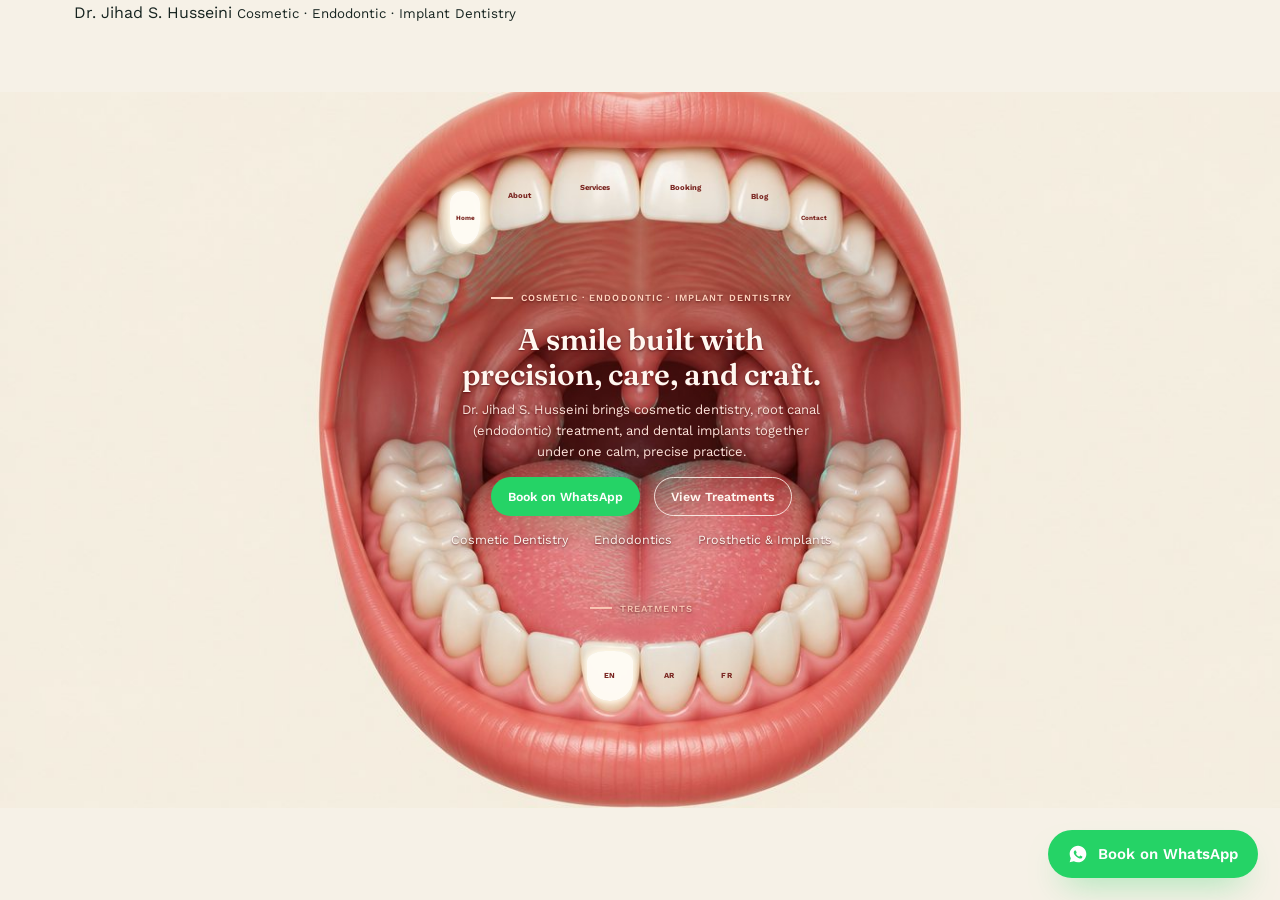
==== commit b5f063d6: "Menu selector becomes a shine, and the mouth smiles between pages The current page's tooth was a sol" ====
--- a/index.html
+++ b/index.html
@@ -6,22 +6,22 @@
 <title>Dr. Jihad S. Husseini — Cosmetic, Endodontic &amp; Implant Dentistry</title>
 <meta name="description" content="Dr. Jihad S. Husseini — cosmetic dentistry, endodontics, and prosthetic implant dentistry in one precise, calm practice.">
 <!-- dh:head:begin — generated by tools/patch-heads.mjs, do not hand-edit -->
-<link rel="canonical" href="https://SITE-DOMAIN-TBD/">
-<link rel="alternate" hreflang="en" href="https://SITE-DOMAIN-TBD/">
-<link rel="alternate" hreflang="ar" href="https://SITE-DOMAIN-TBD/">
-<link rel="alternate" hreflang="fr" href="https://SITE-DOMAIN-TBD/">
-<link rel="alternate" hreflang="x-default" href="https://SITE-DOMAIN-TBD/">
-<meta name="robots" content="index,follow">
-<link rel="alternate" type="application/rss+xml" title="Dr. Jihad S. Husseini — Blog" href="https://SITE-DOMAIN-TBD/feed.xml">
+<link rel="canonical" href="https://joshrhousary.github.io/dr-husseini-dental/">
+<link rel="alternate" hreflang="en" href="https://joshrhousary.github.io/dr-husseini-dental/">
+<link rel="alternate" hreflang="ar" href="https://joshrhousary.github.io/dr-husseini-dental/">
+<link rel="alternate" hreflang="fr" href="https://joshrhousary.github.io/dr-husseini-dental/">
+<link rel="alternate" hreflang="x-default" href="https://joshrhousary.github.io/dr-husseini-dental/">
+<meta name="robots" content="noindex,nofollow">
+<link rel="alternate" type="application/rss+xml" title="Dr. Jihad S. Husseini — Blog" href="https://joshrhousary.github.io/dr-husseini-dental/feed.xml">
 <meta name="theme-color" content="#0F5C56">
 <link rel="icon" href="assets/media/favicon.svg" type="image/svg+xml">
 <link rel="apple-touch-icon" href="assets/media/mouth-open.jpg">
 <meta property="og:site_name" content="Dr. Jihad S. Husseini">
 <meta property="og:type" content="website">
-<meta property="og:url" content="https://SITE-DOMAIN-TBD/">
+<meta property="og:url" content="https://joshrhousary.github.io/dr-husseini-dental/">
 <meta property="og:title" content="Dr. Jihad S. Husseini — Cosmetic, Endodontic &amp; Implant Dentistry">
 <meta property="og:description" content="Dr. Jihad S. Husseini — cosmetic dentistry, endodontics, and prosthetic implant dentistry in one precise, calm practice.">
-<meta property="og:image" content="https://SITE-DOMAIN-TBD/assets/media/mouth-open.jpg">
+<meta property="og:image" content="https://joshrhousary.github.io/dr-husseini-dental/assets/media/mouth-open.jpg">
 <meta property="og:image:width" content="1344">
 <meta property="og:image:height" content="752">
 <meta property="og:locale" content="en_US">
@@ -30,15 +30,22 @@
 <meta name="twitter:card" content="summary_large_image">
 <meta name="twitter:title" content="Dr. Jihad S. Husseini — Cosmetic, Endodontic &amp; Implant Dentistry">
 <meta name="twitter:description" content="Dr. Jihad S. Husseini — cosmetic dentistry, endodontics, and prosthetic implant dentistry in one precise, calm practice.">
-<meta name="twitter:image" content="https://SITE-DOMAIN-TBD/assets/media/mouth-open.jpg">
-<script type="application/ld+json">{"@context":"https://schema.org","@type":"Dentist","name":"Dr. Jihad S. Husseini","description":"Cosmetic · Endodontic · Implant Dentistry","url":"https://SITE-DOMAIN-TBD/","telephone":["+96101308206","+96103855860"],"image":"https://SITE-DOMAIN-TBD/assets/media/mouth-open.jpg","medicalSpecialty":"Dentistry","availableService":[{"@type":"MedicalProcedure","name":"Cosmetic dentistry"},{"@type":"MedicalProcedure","name":"Endodontics"},{"@type":"MedicalProcedure","name":"Prosthetic and implant dentistry"}],"areaServed":{"@type":"Country","name":"Lebanon"},"availableLanguage":["en","ar","fr"]}</script>
+<meta name="twitter:image" content="https://joshrhousary.github.io/dr-husseini-dental/assets/media/mouth-open.jpg">
+<script type="application/ld+json">{"@context":"https://schema.org","@type":"Dentist","name":"Dr. Jihad S. Husseini","description":"Cosmetic · Endodontic · Implant Dentistry","url":"https://joshrhousary.github.io/dr-husseini-dental/","telephone":["+96101308206","+96103855860"],"image":"https://joshrhousary.github.io/dr-husseini-dental/assets/media/mouth-open.jpg","medicalSpecialty":"Dentistry","availableService":[{"@type":"MedicalProcedure","name":"Cosmetic dentistry"},{"@type":"MedicalProcedure","name":"Endodontics"},{"@type":"MedicalProcedure","name":"Prosthetic and implant dentistry"}],"areaServed":{"@type":"Country","name":"Lebanon"},"availableLanguage":["en","ar","fr"]}</script>
 <!-- dh:head:end -->
 <link rel="preconnect" href="https://fonts.googleapis.com">
 <link rel="preconnect" href="https://fonts.gstatic.com" crossorigin>
 <link href="https://fonts.googleapis.com/css2?family=Fraunces:opsz,wght@9..144,500;9..144,600&family=Work+Sans:wght@400;500;600;700&family=Cairo:wght@600;700&family=Tajawal:wght@400;500;700&display=swap" rel="stylesheet">
 <link rel="stylesheet" href="assets/css/style.css">
+<script>/* cover before first paint if we arrived through the smile */(function(){try{if(sessionStorage.getItem("dh_pt")){sessionStorage.removeItem("dh_pt");if(!matchMedia("(prefers-reduced-motion: reduce)").matches){document.documentElement.className+=" dh-arriving";}}}catch(e){}})();</script>
 </head>
 <body class="home-mouth is-home">
+<div class="page-transition" id="pageTransition" aria-hidden="true">
+  <img class="pt-still" id="ptStill" src="assets/media/mouth-smile.jpg" alt="">
+  <video class="pt-clip" id="ptClose" muted playsinline preload="none"><source src="assets/media/smile-close-fast.mp4" type="video/mp4"></video>
+  <video class="pt-clip" id="ptOpen" muted playsinline preload="none"><source src="assets/media/smile-open-fast.mp4" type="video/mp4"></video>
+  <div class="pt-gleam"></div>
+</div>
 
 <!-- Mouth-opening intro: Higgsfield clip (loader.mp4) with still-frame fallback; the open mouth expands into the page -->
 </div>
@@ -151,8 +158,8 @@
       <div>
         <div class="eyebrow" data-i18n="home.about.eyebrow">About Dr. Husseini</div>
         <h2 data-i18n="home.about.title">A precise hand, a calm chair.</h2>
-        <p data-i18n="home.about.body">[Add Dr. Husseini's bio: education, credentials, years in practice, and treatment philosophy.]</p>
-        <ul style="list-style:none;padding:0;margin:24px 0;display:flex;flex-direction:column;gap:12px;">
+        <p data-i18n="home.about.body">Three specialties under one roof: cosmetic dentistry, endodontics, and prosthetic and implant dentistry. One dentist follows the treatment from the first examination to the final result — nothing is referred out, and nothing is done twice.</p>
+        <ul style="list-style:none;padding:0;margin:24px 0;display:flex;flex-direction:column;gap:12px;" aria-label="Why patients choose this practice" data-i18n-aria="home.trust.title">
           <li data-i18n="home.trust.point1">Three specialties under one roof — no referrals, no delays.</li>
           <li data-i18n="home.trust.point2">Modern diagnostics and a precision-first approach to every treatment.</li>
           <li data-i18n="home.trust.point3">A calm, unhurried practice built around your comfort.</li>
@@ -166,8 +173,8 @@
     <div class="container">
       <div class="section-head">
         <div class="eyebrow" data-i18n="home.testimonials.eyebrow">Patient stories</div>
-        <h2 data-i18n="home.testimonials.title">[Placeholder — replace with real patient reviews before launch]</h2>
-        <p data-i18n="home.testimonials.note">Add verified Google reviews or direct patient testimonials here.</p>
+        <h2 data-i18n="home.testimonials.title">What patients say</h2>
+        <p data-i18n="home.testimonials.note">Patient reviews will be published here as they come in.</p>
       </div>
     </div>
   </section>
@@ -205,16 +212,16 @@
     <div>
       <h4 data-i18n="common.footer.contact">Contact</h4>
       <ul>
-        <li><a href="tel:+96101308206">01/308206</a></li>
-        <li><a href="tel:+96103855860">03/855860</a></li>
+        <li><a href="tel:+96101308206" aria-label="Call Clinic" data-i18n-aria="common.callClinic">01/308206</a></li>
+        <li><a href="tel:+96103855860" aria-label="Call Mobile" data-i18n-aria="common.callMobile">03/855860</a></li>
         <li><a href="#" data-whatsapp-link target="_blank" rel="noopener" data-i18n="common.whatsapp">Book on WhatsApp</a></li>
       </ul>
     </div>
     <div>
       <h4 data-i18n="common.footer.hours">Hours</h4>
       <ul>
-        <li data-i18n="common.footer.hoursPlaceholder">[Add clinic hours]</li>
-        <li data-i18n="common.footer.addressPlaceholder">[Add clinic address]</li>
+        <li data-i18n="common.footer.hoursPlaceholder">Message us on WhatsApp for today's hours</li>
+        <li data-i18n="common.footer.addressPlaceholder">Lebanon — ask on WhatsApp for directions</li>
       </ul>
     </div>
   </div>
@@ -230,5 +237,6 @@
 <script src="assets/locales/locales.js"></script>
 <script src="assets/js/main.js"></script>
 <script src="assets/js/drill.js"></script>
+<script src="assets/js/mouth-transition.js"></script>
 </body>
 </html>
--- a/assets/css/style.css
+++ b/assets/css/style.css
@@ -29,6 +29,12 @@
 }
 
 * { box-sizing: border-box; }
+
+/* The UA sheet's [hidden] { display: none } is specificity 0,0,1, so any
+   class rule that sets display beats it and the attribute silently does
+   nothing (.map-placeholder is display:flex; .date-tooth needed its own
+   rule for the same reason). Make the attribute mean what it says. */
+[hidden] { display: none !important; }
 html { scroll-behavior: smooth; }
 
 body {
@@ -327,7 +333,7 @@
   background: rgba(255, 255, 255, 0);
   transition: background .25s var(--ease), color .25s var(--ease), transform .25s var(--ease), box-shadow .25s var(--ease);
 }
-.tooth:hover, .tooth:focus-visible, .tooth[aria-current="page"] {
+.tooth:hover, .tooth:focus-visible {
   background: rgba(15, 92, 86, .88); color: #fff;
   box-shadow: 0 6px 18px -6px rgba(10, 62, 58, .55);
   transform: translateY(-2px) scale(1.04);
@@ -361,7 +367,11 @@
 .mouth-window .hero-art { display: none; }
 
 /* header on home: only brand + language switch float over the cream margins (menu is on the teeth) */
-body.home-mouth .site-header { position: fixed; left: 0; right: 0; top: 0; background: transparent; border: 0; -webkit-backdrop-filter: none; backdrop-filter: none; pointer-events: none; }
+/* z-index matters here: .mouth-stage is position:relative and comes after
+   the header in the DOM, so with both at z-index auto the stage painted
+   over the header. On phones that put the mouth banner on top of the open
+   nav drawer - the links were visible but could not be tapped. */
+body.home-mouth .site-header { position: fixed; left: 0; right: 0; top: 0; z-index: 50; background: transparent; border: 0; -webkit-backdrop-filter: none; backdrop-filter: none; pointer-events: none; }
 body.home-mouth .site-header .brand, body.home-mouth .site-header .lang-switch { pointer-events: auto; }
 body.home-mouth .primary-nav, body.home-mouth .nav-actions > .btn, body.home-mouth .nav-toggle { display: none; }
 
@@ -373,7 +383,7 @@
   .mouth-stage-img { position: static; height: 42vh; object-fit: cover; object-position: 50% 45%; }
   .teeth-nav { display: none; }
   .mouth-window { position: relative; left: auto; right: auto; top: auto; bottom: auto; overflow: visible; margin: -36px 12px 0; font-size: 15px; }
-  body.home-mouth .site-header { position: sticky; background: rgba(251,248,243,.92); pointer-events: auto; border-bottom: 1px solid var(--line); }
+  body.home-mouth .site-header { position: sticky; top: 0; z-index: 50; background: rgba(251,248,243,.92); pointer-events: auto; border-bottom: 1px solid var(--line); }
   body.home-mouth .primary-nav { display: flex; }
   body.home-mouth .nav-actions > .btn { display: none; }
   body.home-mouth .nav-toggle { display: inline-flex; }
@@ -382,7 +392,7 @@
 
 /* ---- menu shrunk to sit on the teeth inside the mouth ---- */
 .tooth { font-size: clamp(8px, .78vw, 11px); letter-spacing: .1em; border-radius: 38% 38% 46% 46% / 20% 20% 40% 40%; }
-.tooth:hover, .tooth:focus-visible, .tooth[aria-current="page"] { transform: none; box-shadow: none; background: rgba(15, 92, 86, .9); color: #fff; }
+.tooth:hover, .tooth:focus-visible { transform: none; box-shadow: none; background: rgba(15, 92, 86, .9); color: #fff; }
 .lang-teeth { position: absolute; inset: 0; z-index: 3; pointer-events: none; display: block; background: none; padding: 0; }
 .lang-teeth button {
   position: absolute; pointer-events: auto; cursor: pointer;
@@ -415,9 +425,20 @@
     color: #7A2621;
     border-radius: 40% 40% 46% 46% / 22% 22% 40% 40%;
   }
-  .tooth:hover, .tooth:focus-visible, .tooth[aria-current="page"] { background: #B23F38; color: #FFF7F0; }
+  /* Hover stays mouth-red, matching the drill's .tooth-drilled fill. The
+     current page is no longer a red fill at all - it is the enamel gleam
+     in the PAGE TRANSITION block at the end of this file. */
+  .tooth:hover, .tooth:focus-visible { background: #B23F38; color: #FFF7F0; }
   .lang-teeth button { font-size: .6cqw; color: #7A2621; }
-  .lang-teeth button:hover, .lang-teeth button.active { background: #B23F38; color: #FFF7F0; }
+  .lang-teeth button:hover { background: #B23F38; color: #FFF7F0; }
+  /* the selected language is a tooth you are standing on too, so it holds
+     the same gleam as the current page rather than the old red fill */
+  .lang-teeth button.active {
+    background: rgba(255, 252, 245, .96); color: #7A2621;
+    box-shadow: 0 0 1.3cqw .26cqw rgba(255, 243, 214, .85),
+                0 0 .42cqw .08cqw rgba(255, 255, 255, .95);
+    animation: toothGleam 4.2s ease-in-out infinite;
+  }
 
   /* window: smaller rect that sits inside the cavity, no background */
   .mouth-window {
@@ -615,27 +636,30 @@
 
 /* ── Page-local grids ──
    Grids declared in a page's own <style> block, which had no breakpoint at all
-   until 2026-10-01. Keep new ones in step with this list. */
+   until 2026-10-01. Keep new ones in step with this list.
+
+   Every one of these carries a `body` prefix on purpose. The page's <style>
+   block is parsed after this file, so at equal specificity the page's
+   multi-column rule wins on order and the breakpoint does nothing — which is
+   exactly what happened between 2026-10-01 and 2026-10-03. tools/check-site.mjs
+   now fails the build if a page-local grid is only matched at equal weight. */
 @media (max-width: 900px) {
-  .booking-layout { grid-template-columns: 1fr; gap: 24px; }
+  body .booking-layout { grid-template-columns: 1fr; gap: 24px; }
   .calendar-wrap { padding: 20px 14px; }
   .booking-side { padding: 22px 18px; }
-  .contact-grid { grid-template-columns: 1fr; gap: 32px; }
+  body .contact-grid { grid-template-columns: 1fr; gap: 32px; }
 }
 @media (max-width: 680px) {
   .service-block { grid-template-columns: 1fr; gap: 16px; padding: 36px 0; }
   body[dir="rtl"] .service-block { grid-template-columns: 1fr; }
-  .service-list { grid-template-columns: 1fr; gap: 10px; }
-}
-
-/* ── Booking calendar tap targets ──
-   Seven columns at 360px with the desktop 8px gaps gave ~37px cells, under the
-   44px minimum. */
+  body .service-list { grid-template-columns: 1fr; gap: 10px; }
+}
+
+/* ── Booking tap targets ──
+   The 7-column grid calendar these sized was replaced by the date teeth on
+   2026-10-02; what is left is the controls around them. The teeth's own mobile
+   sizing lives in the BOOKING: THE CALENDAR ON A PHONE block. */
 @media (max-width: 900px) {
-  .weekday-row, .days-grid { gap: 4px; }
-  .days-grid { padding: 14px 6px 10px; }
-  .tooth-cell { aspect-ratio: auto; min-height: 44px; font-size: 14px; }
-  .weekday-cell { font-size: 13px; }
   .time-chip { padding: 12px 16px; min-height: 44px; }
   .calendar-nav-btn { width: 44px; height: 44px; }
 }
@@ -656,6 +680,34 @@
 }
 
 /* ── Sticky WhatsApp CTA ──
+   The base rule was lost before the repo's first commit - most likely taken
+   out with the dead .mouth-hero block - leaving only the mobile overrides
+   below, which tune `bottom`/`right` on an element that was no longer
+   positioned. The site's primary CTA was rendering as a stray inline link in
+   the document flow, above the header, on every page: at 390px it pushed the
+   sticky header 423px down, so the header never stuck and the last drawer
+   links fell off the bottom of the screen. Restored here. */
+.whatsapp-float {
+  position: fixed;
+  z-index: 60;
+  bottom: 22px; right: 22px;
+  display: inline-flex; align-items: center; gap: 10px;
+  padding: 14px 20px;
+  border-radius: 999px;
+  background: #25D366;
+  color: #fff;
+  font: 600 15px/1 var(--font-body);
+  text-decoration: none;
+  box-shadow: 0 16px 34px -16px rgba(37, 211, 102, .65);
+  transition: background .25s var(--ease), transform .25s var(--ease);
+}
+.whatsapp-float svg { width: 20px; height: 20px; flex: none; }
+@media (hover: hover) {
+  .whatsapp-float:hover { background: #1EBE59; transform: translateY(-2px); }
+}
+body[dir="rtl"] .whatsapp-float { right: auto; left: 22px; }
+
+/* ── Sticky WhatsApp CTA: phones ──
    ~195x48px fixed bottom-right, about half the screen width at 390px, with no
    compensating page padding — it covered the booking page's own Confirm button
    (the same action), the tel: buttons and the copyright line. */
@@ -807,8 +859,7 @@
   transition: background .25s var(--ease), color .25s var(--ease), transform .25s var(--ease);
 }
 .palate-nav a:hover,
-.palate-nav a:focus-visible,
-.palate-nav a[aria-current="page"] {
+.palate-nav a:focus-visible {
   background: rgba(255, 244, 238, .92);
   color: #7A2621;
   text-shadow: none;
@@ -1058,3 +1109,260 @@
   .mouth-stage.labels-in .palate-langs button,
   .mouth-stage.labels-in .date-tooth { transition: none; transition-delay: 0s; }
 }
+
+/* ═══════════════════════════════════════════════════════════════════════════
+   ── BOOKING: THE CALENDAR ON A PHONE ──
+   The teeth are the calendar only where the stage is the page. Under 900px the
+   stage is a banner, so the teeth leave it (booking-teeth.js moves them to
+   #teethMount) and lay out as a 7-column month grid — still tooth-shaped, but
+   at a size a thumb can hit. Every rule carries body.page-booking so it outranks
+   the top-level stage rules it has to undo.
+   ═══════════════════════════════════════════════════════════════════════════ */
+@media (max-width: 900px) {
+  /* the palate menu and language pills are unreadable in a banner; the header
+     nav and its own language switch cover both */
+  body.page-booking .palate-nav,
+  body.page-booking .palate-langs { display: none; }
+
+  body.page-booking .date-teeth.dt-grid {
+    position: static;
+    inset: auto;
+    display: grid;
+    grid-template-columns: repeat(7, 1fr);
+    gap: 6px;
+    pointer-events: auto;
+    margin: 0 0 1.4em;
+  }
+  body.page-booking .dt-dows {
+    display: grid;
+    grid-template-columns: repeat(7, 1fr);
+    gap: 6px;
+    margin: 0 0 6px;
+  }
+  body.page-booking .dt-dows span {
+    text-align: center;
+    font: 700 13px/1 var(--font-body);
+    letter-spacing: .04em;
+    text-transform: uppercase;
+    opacity: .68;
+  }
+
+  body.page-booking .date-teeth.dt-grid .date-tooth {
+    position: static;
+    width: auto;
+    height: auto;
+    min-height: 48px;          /* above the 44px tap minimum */
+    gap: 2px;
+    padding: 6px 2px;
+    background: rgba(255, 252, 245, .92);
+    border: 1px solid rgba(122, 38, 33, .16);
+    /* a crown: square shoulders, rounded biting edge */
+    border-radius: 34% 34% 46% 46% / 20% 20% 34% 34%;
+    transform: none;
+    box-shadow: none;
+  }
+  /* The weekday is already the column header here, so repeating it in all 31
+     cells is noise; on the arches there is no header, which is why the tooth
+     carries it there. */
+  body.page-booking .date-teeth.dt-grid .date-tooth .dt-dow { display: none; }
+  body.page-booking .date-teeth.dt-grid .date-tooth .dt-num { font-size: 16px; }
+
+  body.page-booking .date-teeth.dt-grid .date-tooth.dt-today {
+    box-shadow: inset 0 0 0 2px #B23F38;
+  }
+  body.page-booking .date-teeth.dt-grid .date-tooth.dt-selected {
+    background: #FFFFFF;
+    color: #5E1C18;
+    border-color: rgba(122, 38, 33, .5);
+    box-shadow: 0 0 0 2px rgba(178, 63, 56, .9), 0 6px 18px rgba(122, 38, 33, .22);
+    transform: none;           /* a scaled cell would break the grid rhythm */
+  }
+  body.page-booking .date-teeth.dt-grid .date-tooth.dt-past,
+  body.page-booking .date-teeth.dt-grid .date-tooth.dt-full {
+    background: rgba(240, 232, 226, .6);
+    border-color: transparent;
+  }
+  /* the pick flare scales the cell on desktop; in a grid it just jitters */
+  body.page-booking .date-teeth.dt-grid .date-tooth.dt-pick { animation: none; }
+}
+
+/* ── Tap targets missed by the 2026-10-01 sweep ──
+   Measured in Chromium at 390px: both sit at 22-24px, half the 44px minimum.
+   They are inline links inside running text, so they get the height without
+   becoming blocks. */
+@media (max-width: 900px) {
+  a.learn-more,
+  .info-row a.value {
+    display: inline-flex;
+    align-items: center;
+    min-height: 44px;
+  }
+}
+
+/* ============================================================
+   ── PAGE TRANSITION: shine, then the mouth smiles ──
+   ============================================================
+   Clicking a menu tooth shines that tooth, ripples the light along the arch,
+   closes the mouth into a shiny smile, and the next page opens out of it.
+   Because this is a multi-page site the overlay cannot survive the
+   navigation, so the sequence is split: the outgoing page plays the close,
+   the arriving page plays the open. assets/js/mouth-transition.js drives it.
+
+   The shine vocabulary deliberately mirrors the booking calendar's
+   toothShine / toothShineStrong (and its --shine-delay stagger) so the two
+   animations read as one idea, but under their own class names: the booking
+   confirm sequence is the conversion path and is not touched by any of this.
+   ------------------------------------------------------------ */
+
+/* ── the current page's tooth: a held gleam, not a red fill ── */
+@media (min-width: 901px) {
+  .tooth[aria-current="page"] {
+    background: rgba(255, 252, 245, .96);
+    color: #7A2621;
+    box-shadow: 0 0 1.3cqw .26cqw rgba(255, 243, 214, .85),
+                0 0 .42cqw .08cqw rgba(255, 255, 255, .95);
+    animation: toothGleam 4.2s ease-in-out infinite;
+  }
+  /* The drill parks a red fill on whatever tooth is hovered. On the tooth you
+     are already standing on, the gleam wins - losing the "you are here" marker
+     on hover reads as a bug. (0,3,0) beats .tooth.tooth-drilled at (0,2,0). */
+  .tooth[aria-current="page"].tooth-drilled,
+  .tooth[aria-current="page"]:hover,
+  .tooth[aria-current="page"]:focus-visible {
+    background: rgba(255, 255, 255, .99);
+    color: #7A2621;
+    box-shadow: 0 0 1.8cqw .36cqw rgba(255, 246, 224, .95),
+                0 0 .5cqw .1cqw rgba(255, 255, 255, 1);
+  }
+
+  /* booking puts the menu on the palate: light pill on red, so the gleam
+     inverts - it glows outward instead of filling. */
+  .palate-nav a[aria-current="page"] {
+    background: rgba(255, 248, 240, .96);
+    color: #7A2621;
+    text-shadow: none;
+    box-shadow: 0 0 1.1cqw .2cqw rgba(255, 240, 214, .7);
+    animation: toothGleam 4.2s ease-in-out infinite;
+  }
+}
+
+@keyframes toothGleam {
+  0%, 100% { filter: brightness(1); }
+  50%      { filter: brightness(1.09); }
+}
+
+/* ── the click: the tooth shines, then the light runs along the arch ── */
+.teeth-nav .tooth.tn-shine-strong {
+  animation: tnShineStrong .46s ease-out both;
+  z-index: 1;
+}
+.teeth-nav .tooth.tn-shine {
+  animation: tnShine .5s ease-out var(--shine-delay, 0ms) both;
+}
+@keyframes tnShineStrong {
+  0%   { background: rgba(255, 252, 245, .9); box-shadow: none; transform: none; }
+  35%  { background: #FFFFFF; color: #7A2621;
+         box-shadow: 0 0 2.4cqw .55cqw rgba(255, 255, 255, .95); transform: scale(1.13); }
+  100% { background: #FFFFFF; color: #7A2621;
+         box-shadow: 0 0 1.5cqw .3cqw rgba(255, 250, 240, .8); transform: scale(1.04); }
+}
+@keyframes tnShine {
+  0%   { background: transparent; }
+  40%  { background: rgba(255, 252, 245, .95); color: #7A2621;
+         box-shadow: 0 0 1.5cqw .28cqw rgba(255, 246, 230, .9); }
+  100% { background: transparent; }
+}
+
+/* mobile has no teeth: the tapped drawer link flashes instead */
+nav.primary-nav a.tn-tap { animation: linkTap .34s ease-out both; }
+@keyframes linkTap {
+  0%   { background: transparent; }
+  40%  { background: rgba(228, 240, 238, .95); color: var(--primary-dark); }
+  100% { background: transparent; }
+}
+nav.primary-nav a[aria-current="page"] {
+  text-shadow: 0 0 10px rgba(15, 92, 86, .28);
+}
+
+/* ── the overlay the mouth closes over ── */
+.page-transition {
+  position: fixed; inset: 0; z-index: 9100;
+  background: #F6F1E7;
+  opacity: 0;
+  transition: opacity .18s linear;
+  pointer-events: none;
+}
+.page-transition.pt-on { opacity: 1; }
+.pt-clip, .pt-still {
+  position: absolute; inset: 0;
+  width: 100%; height: 100%;
+  object-fit: cover;
+  opacity: 0;
+  transition: opacity .12s linear;
+}
+.page-transition.pt-closing #ptClose,
+.page-transition.pt-opening #ptOpen,
+.page-transition.pt-still-on #ptStill { opacity: 1; }
+
+/* "the smile all shiny": a warm specular band travelling along the arch, the
+   deepbook smile-curve read as light rather than a flat highlight. Composited
+   over the clip because the clips cannot be re-rendered with light baked in,
+   and because this stays tunable without a re-encode. */
+.pt-gleam {
+  position: absolute; inset: 0;
+  opacity: 0;
+  pointer-events: none;
+  mix-blend-mode: screen;
+  background:
+    linear-gradient(104deg,
+      rgba(255, 255, 255, 0) 34%,
+      rgba(255, 250, 235, .50) 46%,
+      rgba(255, 255, 255, .80) 50%,
+      rgba(255, 248, 230, .50) 54%,
+      rgba(255, 255, 255, 0) 66%);
+  background-size: 260% 100%;
+  background-position: 120% 0;
+  /* Unmasked, the screen blend lifts the cream surround as much as the teeth
+     and the whole frame reads as a camera flash. Masked to the middle of the
+     frame, the light lands on the smile, which is the point. */
+  -webkit-mask-image: radial-gradient(ellipse 42% 32% at 50% 50%, #000 0%, #000 52%, transparent 100%);
+          mask-image: radial-gradient(ellipse 42% 32% at 50% 50%, #000 0%, #000 52%, transparent 100%);
+}
+.page-transition.pt-closing .pt-gleam { animation: gleamSweep .62s cubic-bezier(.33, 0, .2, 1) both; }
+.page-transition.pt-opening .pt-gleam { animation: gleamFade .42s ease-out both; }
+@keyframes gleamSweep {
+  0%   { opacity: 0;  background-position: 120% 0; }
+  45%  { opacity: .85; }
+  100% { opacity: 1;  background-position: -40% 0; }
+}
+@keyframes gleamFade {
+  0%   { opacity: 1; background-position: -40% 0; }
+  100% { opacity: 0; background-position: -140% 0; }
+}
+/* a brief lift on the footage itself, peaking on the full smile */
+.page-transition.pt-closing .pt-clip { animation: smileLift .62s ease-out both; }
+@keyframes smileLift {
+  0%   { filter: brightness(1) saturate(1); }
+  100% { filter: brightness(1.1) saturate(1.06); }
+}
+
+/* The arriving page is covered before first paint, so there is no flash of
+   the new page under the smile. The inline head script sets this, and
+   mouth-transition.js takes it off once the opening clip is away. */
+html.dh-arriving body { visibility: hidden; }
+html.dh-arriving .page-transition { visibility: visible; opacity: 1; }
+/* the smile still stands in until the opening clip is decoded, so the
+   cover is never a bare cream rectangle */
+html.dh-arriving #ptStill { opacity: 1; }
+
+@media (prefers-reduced-motion: reduce) {
+  .tooth[aria-current="page"],
+  .palate-nav a[aria-current="page"],
+  .teeth-nav .tooth.tn-shine,
+  .teeth-nav .tooth.tn-shine-strong,
+  nav.primary-nav a.tn-tap,
+  .page-transition .pt-gleam,
+  .page-transition .pt-clip { animation: none; }
+  .page-transition { display: none; }
+  html.dh-arriving body { visibility: visible; }
+}
